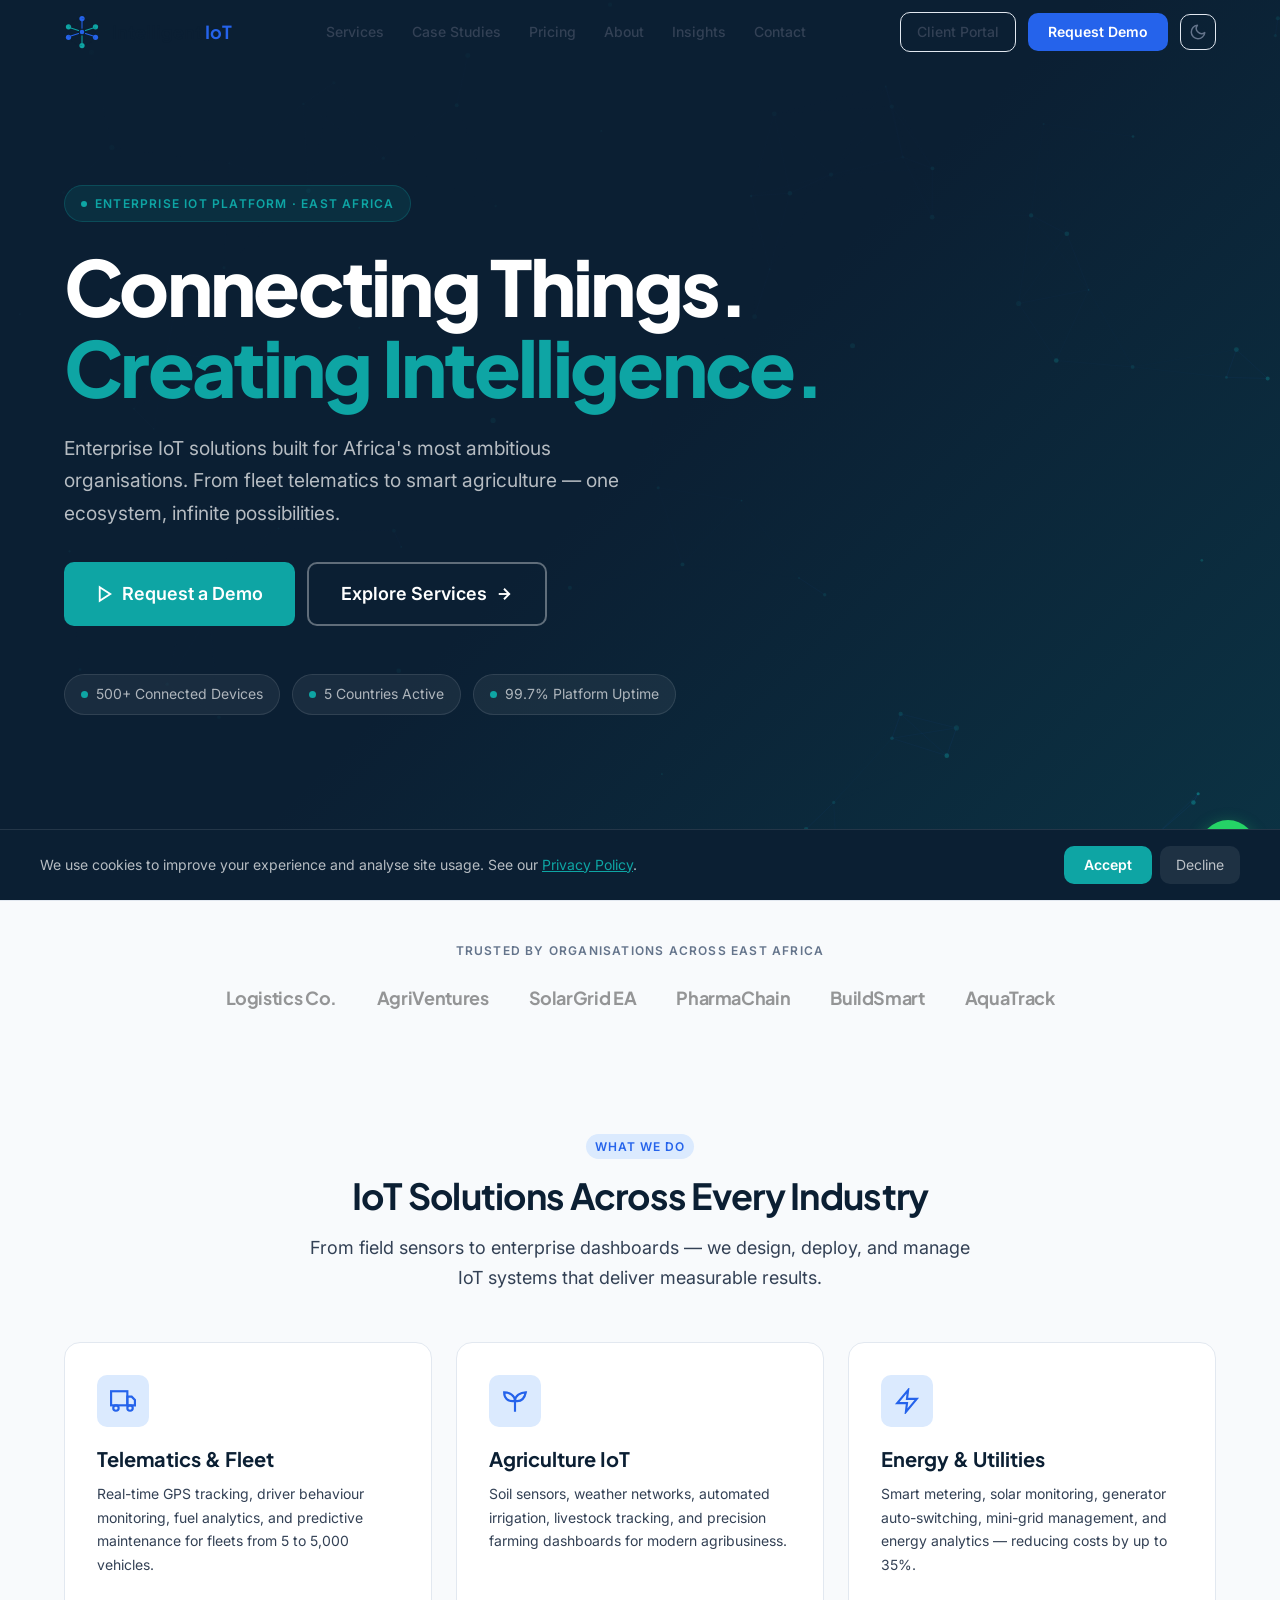
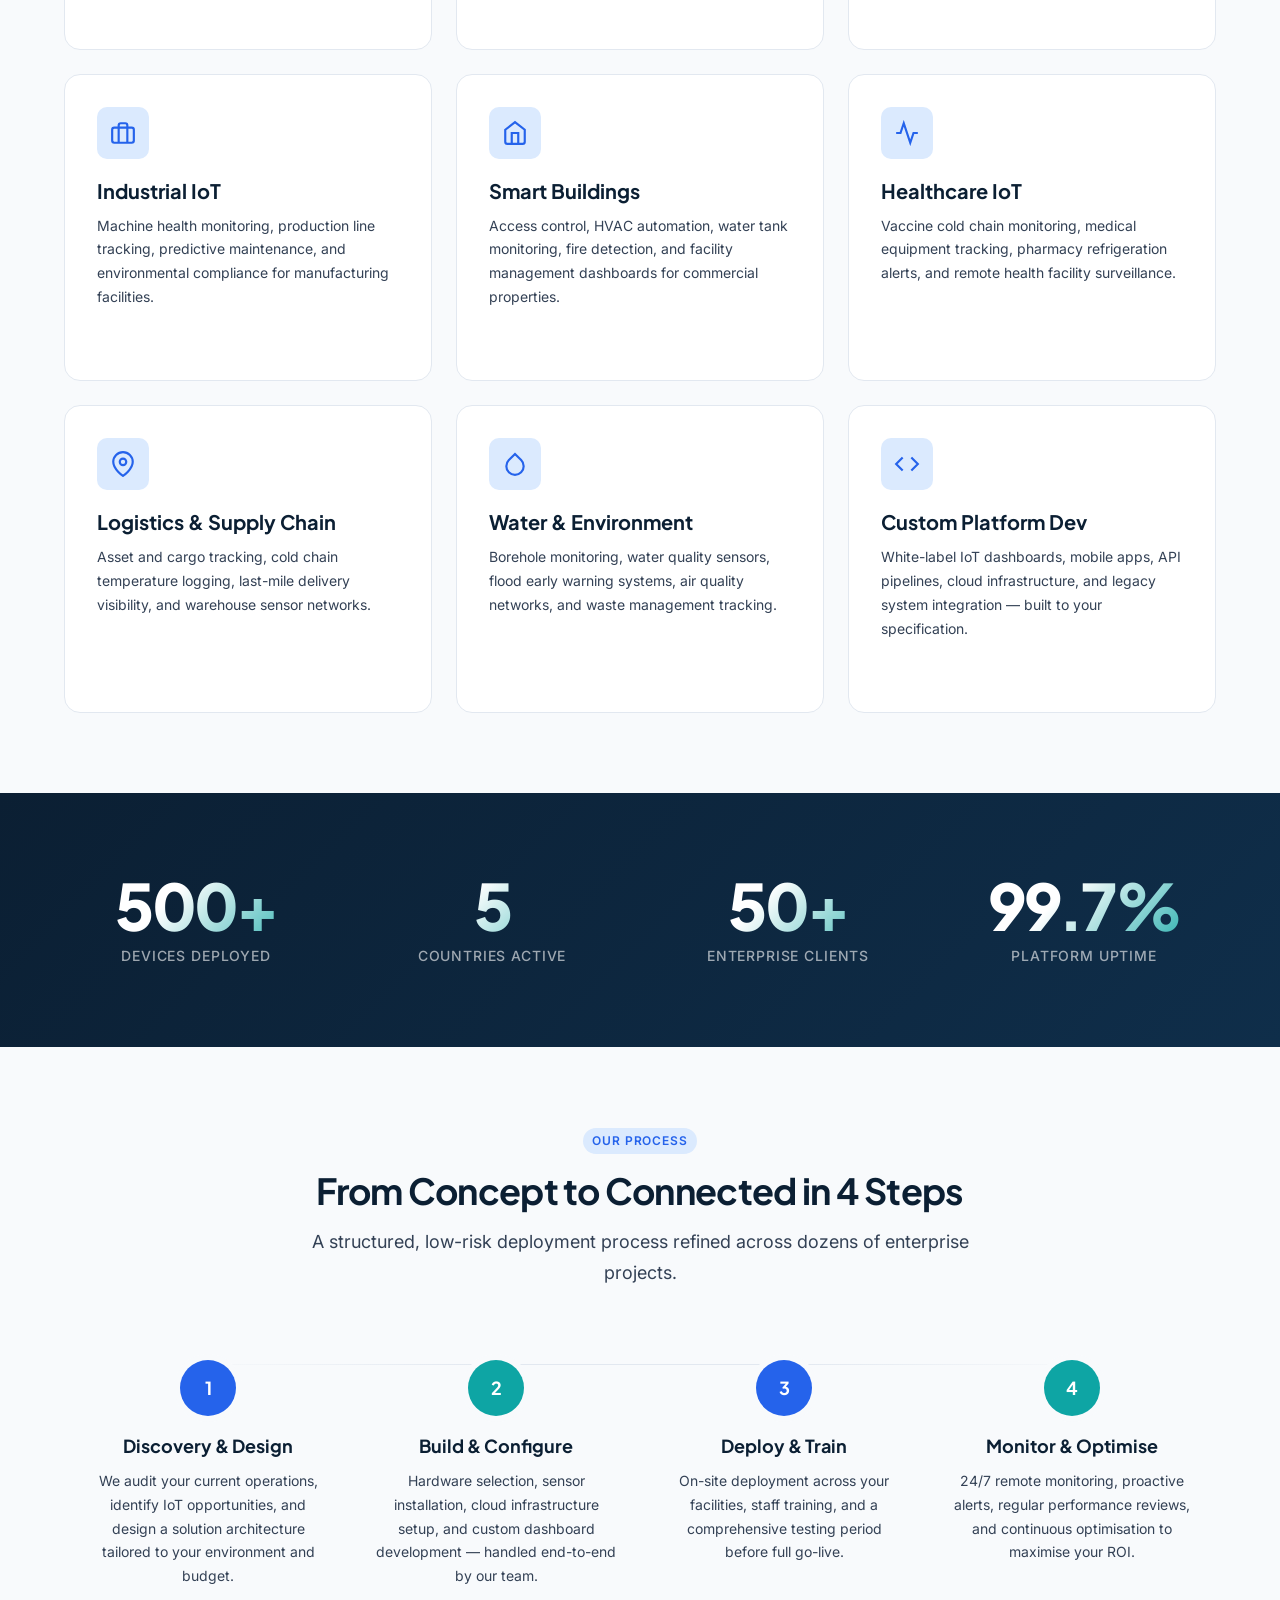
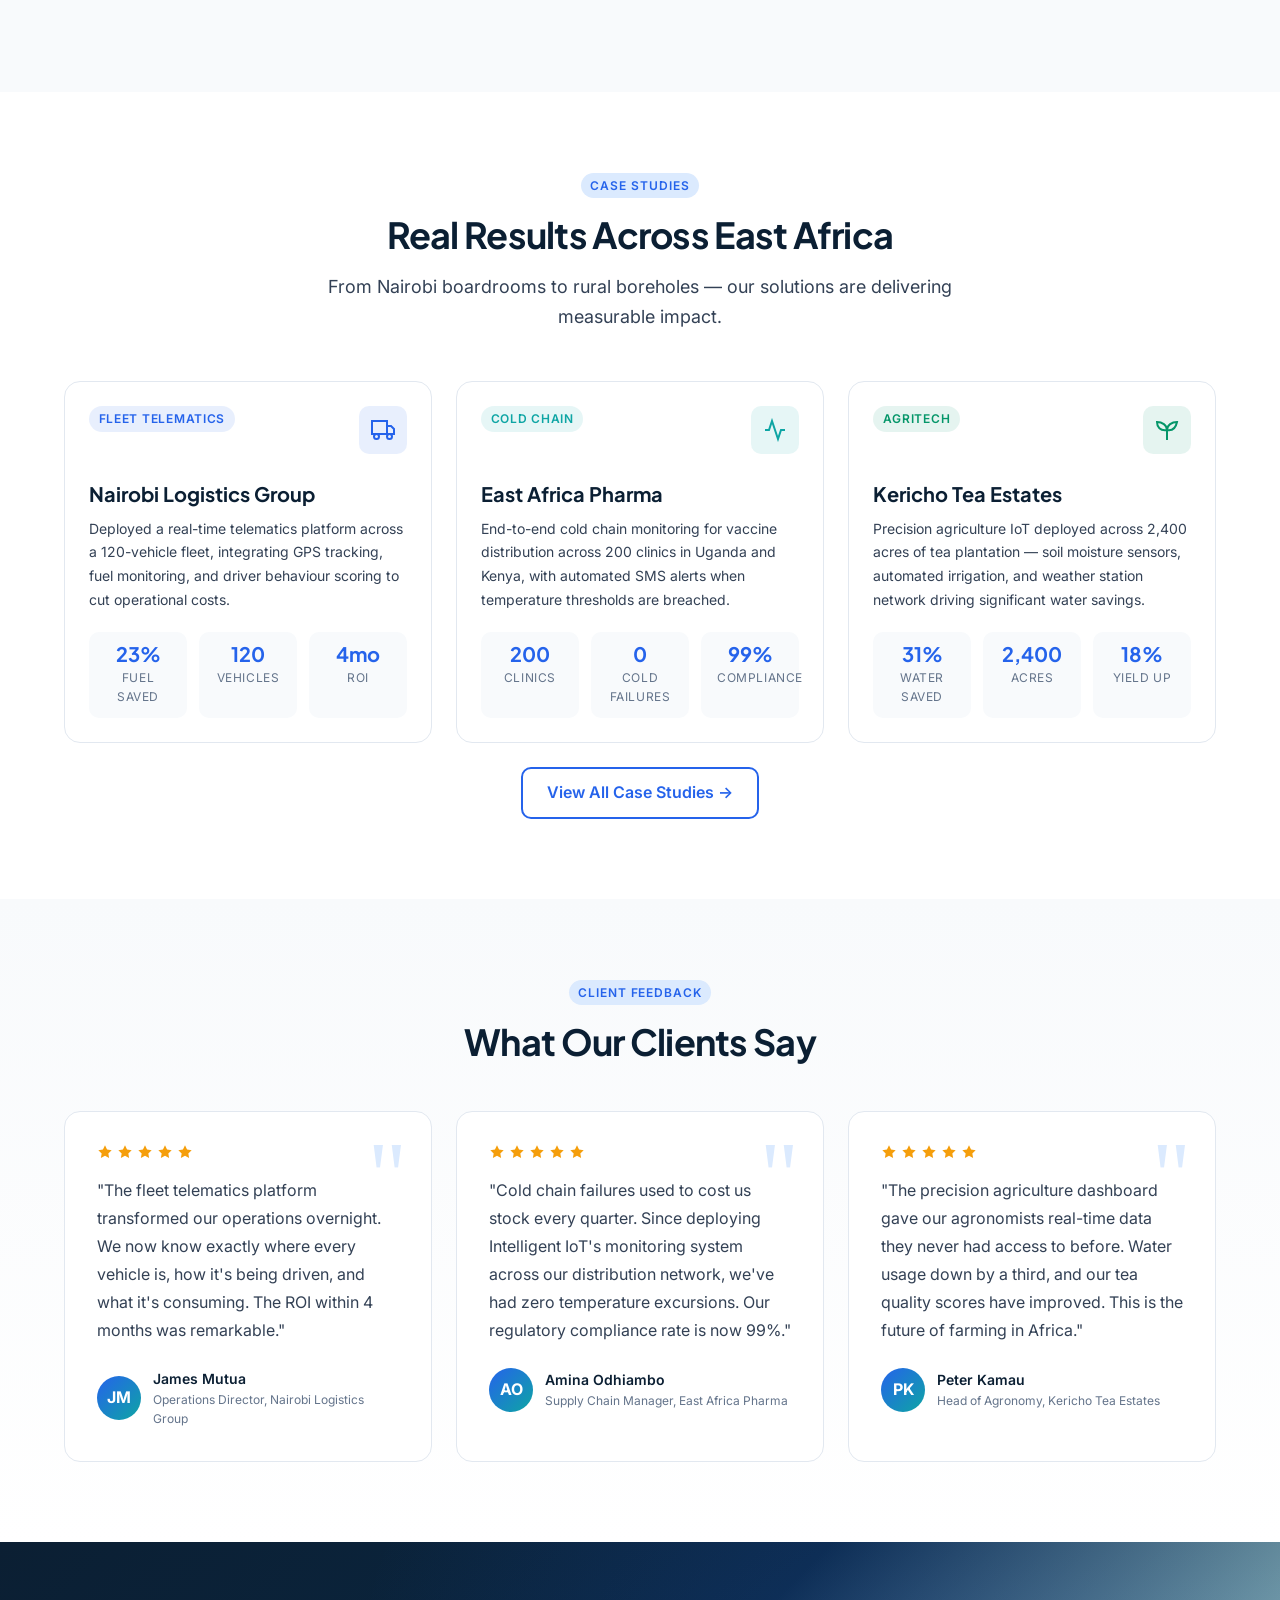
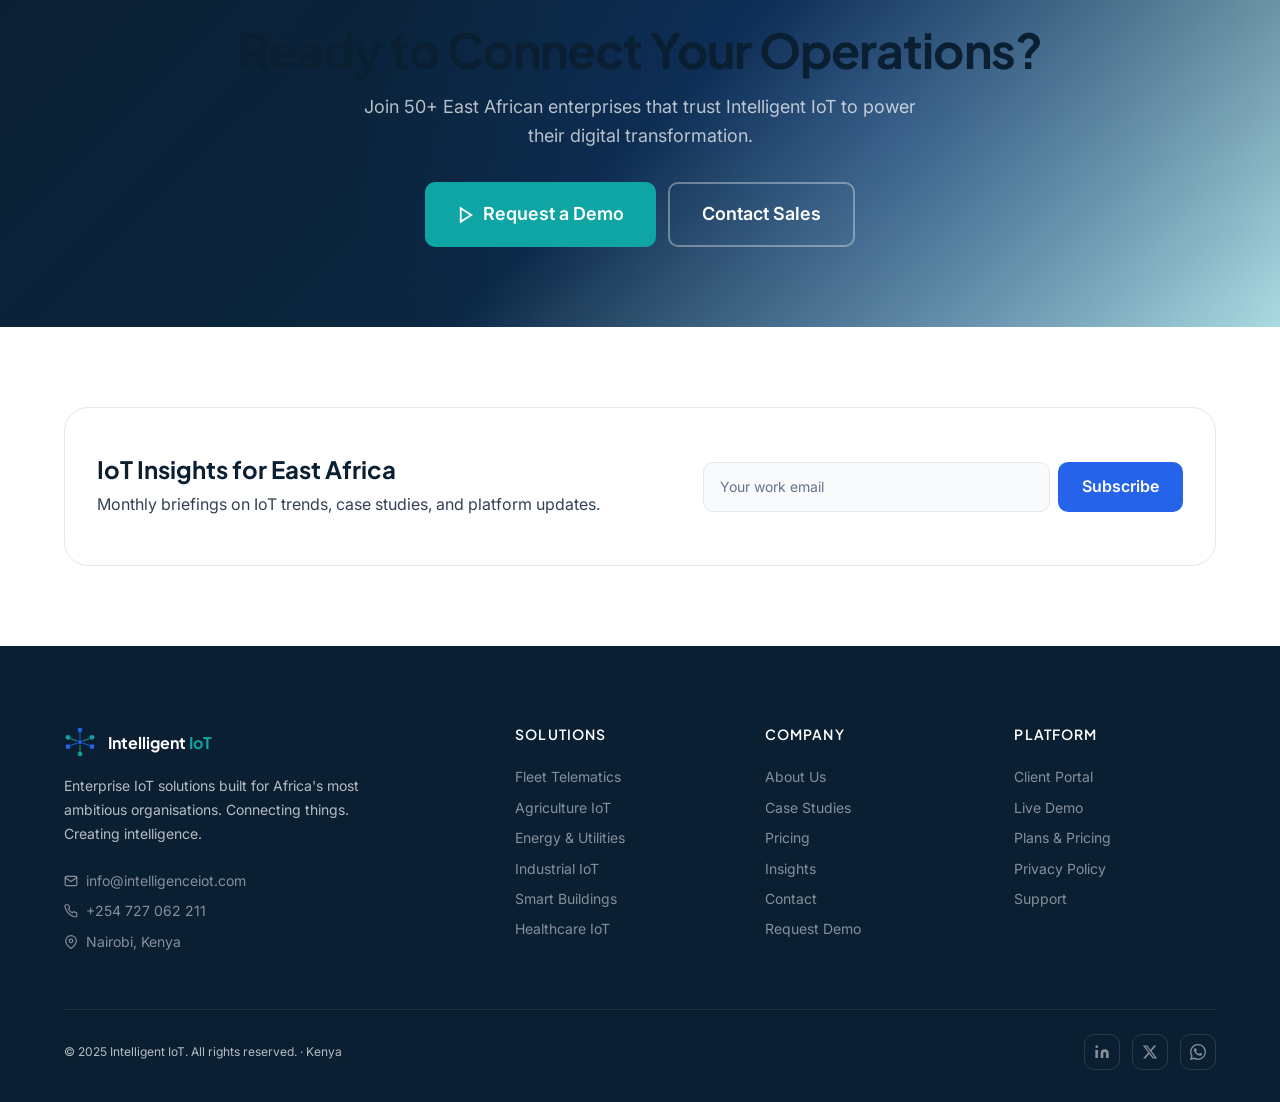
==== index.html @ 1cd24277 "Initial commit — Intelligent IoT complete website 9-page static site: homepage, services, case studi" ====
<!DOCTYPE html>
<html lang="en" data-theme="light">
<head>
  <meta charset="UTF-8">
  <meta name="viewport" content="width=device-width,initial-scale=1">
  <title>Intelligent IoT — Enterprise IoT Solutions for East Africa</title>
  <meta name="description" content="Intelligent IoT delivers enterprise-grade IoT solutions across East Africa — fleet telematics, smart agriculture, energy management, and custom automation platforms.">
  <meta name="keywords" content="IoT East Africa, fleet telematics Kenya, smart agriculture IoT, industrial IoT, Nairobi IoT company">
  <meta property="og:title" content="Intelligent IoT — Connecting Things. Creating Intelligence.">
  <meta property="og:description" content="Enterprise IoT solutions built for Africa's most ambitious organisations.">
  <meta property="og:type" content="website">
  <meta property="og:url" content="https://intelligenceiot.com">
  <meta name="twitter:card" content="summary_large_image">
  <link rel="canonical" href="https://intelligenceiot.com">
  <link rel="icon" type="image/svg+xml" href="assets/images/logo.svg">
  <link rel="preconnect" href="https://fonts.googleapis.com">
  <link rel="preconnect" href="https://fonts.gstatic.com" crossorigin>
  <link href="https://fonts.googleapis.com/css2?family=Inter:wght@400;500;600&family=Plus+Jakarta+Sans:wght@600;700;800&display=swap" rel="stylesheet">
  <link rel="stylesheet" href="assets/css/style.css">
  <!-- Google Analytics — replace GA_MEASUREMENT_ID -->
  <!-- <script async src="https://www.googletagmanager.com/gtag/js?id=GA_MEASUREMENT_ID"></script> -->
  <script type="application/ld+json">
  {"@context":"https://schema.org","@type":"Organization","name":"Intelligent IoT","url":"https://intelligenceiot.com","email":"info@intelligenceiot.com","telephone":"+254727062211","address":{"@type":"PostalAddress","addressCountry":"KE"},"description":"Enterprise IoT solutions for East Africa"}
  </script>
</head>
<body>

<!-- ── NAVIGATION ─────────────────────────────────────────────── -->
<nav class="nav" id="main-nav" aria-label="Main navigation">
  <div class="container">
    <div class="nav__inner">
      <a href="index.html" class="nav__logo" aria-label="Intelligent IoT home">
        <img src="assets/images/logo.svg" alt="Intelligent IoT logo" width="36" height="36">
        <span class="nav__logo-text">Intelligent <span>IoT</span></span>
      </a>
      <div class="nav__links" role="menubar">
        <a href="services.html" class="nav__link" role="menuitem">Services</a>
        <a href="case-studies.html" class="nav__link" role="menuitem">Case Studies</a>
        <a href="pricing.html" class="nav__link" role="menuitem">Pricing</a>
        <a href="about.html" class="nav__link" role="menuitem">About</a>
        <a href="blog.html" class="nav__link" role="menuitem">Insights</a>
        <a href="contact.html" class="nav__link" role="menuitem">Contact</a>
      </div>
      <div class="nav__actions">
        <a href="http://84.247.133.39:5173" target="_blank" rel="noopener" class="nav__portal">Client Portal</a>
        <a href="demo.html" class="nav__cta">Request Demo</a>
        <button class="nav__theme" id="theme-toggle" aria-label="Toggle dark mode"></button>
        <button class="nav__hamburger" id="nav-hamburger" aria-label="Open menu" aria-expanded="false">
          <span></span><span></span><span></span>
        </button>
      </div>
    </div>
  </div>
</nav>

<!-- ── MOBILE MENU ─────────────────────────────────────────────── -->
<div class="nav__mobile" id="nav-mobile" role="dialog" aria-label="Mobile navigation">
  <button class="nav__close" id="nav-close" aria-label="Close menu">✕</button>
  <a href="services.html" class="nav__mobile-link">Services</a>
  <a href="case-studies.html" class="nav__mobile-link">Case Studies</a>
  <a href="pricing.html" class="nav__mobile-link">Pricing</a>
  <a href="about.html" class="nav__mobile-link">About</a>
  <a href="blog.html" class="nav__mobile-link">Insights</a>
  <a href="contact.html" class="nav__mobile-link">Contact</a>
  <a href="demo.html" class="btn btn--primary mt-6">Request Demo →</a>
</div>

<!-- ── HERO ───────────────────────────────────────────────────── -->
<section class="hero" aria-label="Hero section">
  <canvas class="hero__canvas" id="hero-canvas" aria-hidden="true"></canvas>
  <div class="hero__overlay" aria-hidden="true"></div>
  <div class="container">
    <div class="hero__content">
      <div class="hero__tag" aria-label="Company status">
        <span class="hero__tag-dot" aria-hidden="true"></span>
        Enterprise IoT Platform · East Africa
      </div>
      <h1 class="hero__title">
        Connecting Things.<br>
        <em>Creating Intelligence.</em>
      </h1>
      <p class="hero__sub">
        Enterprise IoT solutions built for Africa's most ambitious organisations.
        From fleet telematics to smart agriculture — one ecosystem, infinite possibilities.
      </p>
      <div class="hero__actions">
        <a href="demo.html" class="btn btn--teal btn--lg" data-demo>
          <svg xmlns="http://www.w3.org/2000/svg" viewBox="0 0 24 24" fill="none" stroke="currentColor" stroke-width="2.5"><polygon points="5 3 19 12 5 21 5 3"/></svg>
          Request a Demo
        </a>
        <a href="services.html" class="btn btn--outline btn--lg">
          Explore Services
          <svg xmlns="http://www.w3.org/2000/svg" viewBox="0 0 24 24" fill="none" stroke="currentColor" stroke-width="2.5"><line x1="5" y1="12" x2="19" y2="12"/><polyline points="12 5 19 12 12 19"/></svg>
        </a>
      </div>
      <div class="hero__chips" aria-label="Key statistics">
        <span class="hero__chip"><span class="hero__chip-dot" aria-hidden="true"></span>500+ Connected Devices</span>
        <span class="hero__chip"><span class="hero__chip-dot" aria-hidden="true"></span>5 Countries Active</span>
        <span class="hero__chip"><span class="hero__chip-dot" aria-hidden="true"></span>99.7% Platform Uptime</span>
      </div>
    </div>
  </div>
</section>

<!-- ── PARTNERS ────────────────────────────────────────────────── -->
<div class="partners">
  <div class="container">
    <p class="partners__label">Trusted by organisations across East Africa</p>
    <div class="partners__logos">
      <span class="partner-logo">Logistics Co.</span>
      <span class="partner-logo">AgriVentures</span>
      <span class="partner-logo">SolarGrid EA</span>
      <span class="partner-logo">PharmaChain</span>
      <span class="partner-logo">BuildSmart</span>
      <span class="partner-logo">AquaTrack</span>
    </div>
  </div>
</div>

<!-- ── SERVICES OVERVIEW ───────────────────────────────────────── -->
<section aria-labelledby="services-heading">
  <div class="container">
    <div class="section-header reveal">
      <span class="tag">What We Do</span>
      <h2 class="h2" id="services-heading">IoT Solutions Across Every Industry</h2>
      <p>From field sensors to enterprise dashboards — we design, deploy, and manage IoT systems that deliver measurable results.</p>
    </div>
    <div class="services-grid">
      <!-- Fleet -->
      <article class="service-card reveal reveal-delay-1">
        <div class="service-card__icon" aria-hidden="true">
          <svg xmlns="http://www.w3.org/2000/svg" viewBox="0 0 24 24" fill="none" stroke="currentColor" stroke-width="2"><rect x="1" y="3" width="15" height="13"/><polygon points="16 8 20 8 23 11 23 16 16 16 16 8"/><circle cx="5.5" cy="18.5" r="2.5"/><circle cx="18.5" cy="18.5" r="2.5"/></svg>
        </div>
        <h3>Telematics &amp; Fleet</h3>
        <p>Real-time GPS tracking, driver behaviour monitoring, fuel analytics, and predictive maintenance for fleets from 5 to 5,000 vehicles.</p>
        <a href="services.html#fleet" class="service-card__link">Learn more →</a>
      </article>
      <!-- AgriTech -->
      <article class="service-card reveal reveal-delay-2">
        <div class="service-card__icon" aria-hidden="true">
          <svg xmlns="http://www.w3.org/2000/svg" viewBox="0 0 24 24" fill="none" stroke="currentColor" stroke-width="2"><path d="M12 22V12m0 0C12 7 7 4 2 4c0 5 3 9 10 8m0 0c0-5 5-8 10-8-1 5-4 9-10 8"/></svg>
        </div>
        <h3>Agriculture IoT</h3>
        <p>Soil sensors, weather networks, automated irrigation, livestock tracking, and precision farming dashboards for modern agribusiness.</p>
        <a href="services.html#agriculture" class="service-card__link">Learn more →</a>
      </article>
      <!-- Energy -->
      <article class="service-card reveal reveal-delay-3">
        <div class="service-card__icon" aria-hidden="true">
          <svg xmlns="http://www.w3.org/2000/svg" viewBox="0 0 24 24" fill="none" stroke="currentColor" stroke-width="2"><polygon points="13 2 3 14 12 14 11 22 21 10 12 10 13 2"/></svg>
        </div>
        <h3>Energy &amp; Utilities</h3>
        <p>Smart metering, solar monitoring, generator auto-switching, mini-grid management, and energy analytics — reducing costs by up to 35%.</p>
        <a href="services.html#energy" class="service-card__link">Learn more →</a>
      </article>
      <!-- Industrial -->
      <article class="service-card reveal reveal-delay-1">
        <div class="service-card__icon" aria-hidden="true">
          <svg xmlns="http://www.w3.org/2000/svg" viewBox="0 0 24 24" fill="none" stroke="currentColor" stroke-width="2"><rect x="2" y="7" width="20" height="14" rx="2"/><path d="M16 21V5a2 2 0 0 0-2-2h-4a2 2 0 0 0-2 2v16"/></svg>
        </div>
        <h3>Industrial IoT</h3>
        <p>Machine health monitoring, production line tracking, predictive maintenance, and environmental compliance for manufacturing facilities.</p>
        <a href="services.html#industrial" class="service-card__link">Learn more →</a>
      </article>
      <!-- Smart Buildings -->
      <article class="service-card reveal reveal-delay-2">
        <div class="service-card__icon" aria-hidden="true">
          <svg xmlns="http://www.w3.org/2000/svg" viewBox="0 0 24 24" fill="none" stroke="currentColor" stroke-width="2"><path d="M3 9l9-7 9 7v11a2 2 0 0 1-2 2H5a2 2 0 0 1-2-2z"/><polyline points="9 22 9 12 15 12 15 22"/></svg>
        </div>
        <h3>Smart Buildings</h3>
        <p>Access control, HVAC automation, water tank monitoring, fire detection, and facility management dashboards for commercial properties.</p>
        <a href="services.html#buildings" class="service-card__link">Learn more →</a>
      </article>
      <!-- Healthcare -->
      <article class="service-card reveal reveal-delay-3">
        <div class="service-card__icon" aria-hidden="true">
          <svg xmlns="http://www.w3.org/2000/svg" viewBox="0 0 24 24" fill="none" stroke="currentColor" stroke-width="2"><path d="M22 12h-4l-3 9L9 3l-3 9H2"/></svg>
        </div>
        <h3>Healthcare IoT</h3>
        <p>Vaccine cold chain monitoring, medical equipment tracking, pharmacy refrigeration alerts, and remote health facility surveillance.</p>
        <a href="services.html#healthcare" class="service-card__link">Learn more →</a>
      </article>
      <!-- Logistics -->
      <article class="service-card reveal reveal-delay-1">
        <div class="service-card__icon" aria-hidden="true">
          <svg xmlns="http://www.w3.org/2000/svg" viewBox="0 0 24 24" fill="none" stroke="currentColor" stroke-width="2"><path d="M21 10c0 7-9 13-9 13s-9-6-9-13a9 9 0 0 1 18 0z"/><circle cx="12" cy="10" r="3"/></svg>
        </div>
        <h3>Logistics &amp; Supply Chain</h3>
        <p>Asset and cargo tracking, cold chain temperature logging, last-mile delivery visibility, and warehouse sensor networks.</p>
        <a href="services.html#logistics" class="service-card__link">Learn more →</a>
      </article>
      <!-- Water -->
      <article class="service-card reveal reveal-delay-2">
        <div class="service-card__icon" aria-hidden="true">
          <svg xmlns="http://www.w3.org/2000/svg" viewBox="0 0 24 24" fill="none" stroke="currentColor" stroke-width="2"><path d="M12 2.69l5.66 5.66a8 8 0 1 1-11.31 0z"/></svg>
        </div>
        <h3>Water &amp; Environment</h3>
        <p>Borehole monitoring, water quality sensors, flood early warning systems, air quality networks, and waste management tracking.</p>
        <a href="services.html#water" class="service-card__link">Learn more →</a>
      </article>
      <!-- Custom Platform -->
      <article class="service-card reveal reveal-delay-3">
        <div class="service-card__icon" aria-hidden="true">
          <svg xmlns="http://www.w3.org/2000/svg" viewBox="0 0 24 24" fill="none" stroke="currentColor" stroke-width="2"><polyline points="16 18 22 12 16 6"/><polyline points="8 6 2 12 8 18"/></svg>
        </div>
        <h3>Custom Platform Dev</h3>
        <p>White-label IoT dashboards, mobile apps, API pipelines, cloud infrastructure, and legacy system integration — built to your specification.</p>
        <a href="services.html#platform" class="service-card__link">Learn more →</a>
      </article>
    </div>
  </div>
</section>

<!-- ── STATS ───────────────────────────────────────────────────── -->
<section class="stats" aria-label="Company statistics">
  <div class="container">
    <div class="stats__grid">
      <div class="reveal">
        <div class="stat__number" data-count="500" data-suffix="+">0</div>
        <div class="stat__label">Devices Deployed</div>
      </div>
      <div class="reveal reveal-delay-1">
        <div class="stat__number" data-count="5">0</div>
        <div class="stat__label">Countries Active</div>
      </div>
      <div class="reveal reveal-delay-2">
        <div class="stat__number" data-count="50" data-suffix="+">0</div>
        <div class="stat__label">Enterprise Clients</div>
      </div>
      <div class="reveal reveal-delay-3">
        <div class="stat__number" data-count="99" data-suffix=".7%">0</div>
        <div class="stat__label">Platform Uptime</div>
      </div>
    </div>
  </div>
</section>

<!-- ── HOW IT WORKS ────────────────────────────────────────────── -->
<section aria-labelledby="process-heading">
  <div class="container">
    <div class="section-header reveal">
      <span class="tag">Our Process</span>
      <h2 class="h2" id="process-heading">From Concept to Connected in 4 Steps</h2>
      <p>A structured, low-risk deployment process refined across dozens of enterprise projects.</p>
    </div>
    <div class="timeline">
      <div class="timeline-step reveal reveal-delay-1">
        <div class="timeline-step__num" aria-hidden="true">1</div>
        <h4>Discovery &amp; Design</h4>
        <p>We audit your current operations, identify IoT opportunities, and design a solution architecture tailored to your environment and budget.</p>
      </div>
      <div class="timeline-step reveal reveal-delay-2">
        <div class="timeline-step__num timeline-step__num--teal" aria-hidden="true">2</div>
        <h4>Build &amp; Configure</h4>
        <p>Hardware selection, sensor installation, cloud infrastructure setup, and custom dashboard development — handled end-to-end by our team.</p>
      </div>
      <div class="timeline-step reveal reveal-delay-3">
        <div class="timeline-step__num" aria-hidden="true">3</div>
        <h4>Deploy &amp; Train</h4>
        <p>On-site deployment across your facilities, staff training, and a comprehensive testing period before full go-live.</p>
      </div>
      <div class="timeline-step reveal reveal-delay-4">
        <div class="timeline-step__num timeline-step__num--teal" aria-hidden="true">4</div>
        <h4>Monitor &amp; Optimise</h4>
        <p>24/7 remote monitoring, proactive alerts, regular performance reviews, and continuous optimisation to maximise your ROI.</p>
      </div>
    </div>
  </div>
</section>

<!-- ── CASE STUDIES ────────────────────────────────────────────── -->
<section style="background:var(--surface)" aria-labelledby="cases-heading">
  <div class="container">
    <div class="section-header reveal">
      <span class="tag">Case Studies</span>
      <h2 class="h2" id="cases-heading">Real Results Across East Africa</h2>
      <p>From Nairobi boardrooms to rural boreholes — our solutions are delivering measurable impact.</p>
    </div>
    <div class="grid grid-3">
      <!-- Case 1 -->
      <article class="case-card reveal reveal-delay-1">
        <div class="case-card__head">
          <span class="case-card__badge case-card__badge--fleet">Fleet Telematics</span>
          <div class="case-icon" style="background:rgba(37,99,235,.1)" aria-hidden="true">
            <svg xmlns="http://www.w3.org/2000/svg" width="24" height="24" viewBox="0 0 24 24" fill="none" stroke="#2563EB" stroke-width="2"><rect x="1" y="3" width="15" height="13"/><polygon points="16 8 20 8 23 11 23 16 16 16 16 8"/><circle cx="5.5" cy="18.5" r="2.5"/><circle cx="18.5" cy="18.5" r="2.5"/></svg>
          </div>
        </div>
        <div class="case-card__body">
          <h3>Nairobi Logistics Group</h3>
          <p>Deployed a real-time telematics platform across a 120-vehicle fleet, integrating GPS tracking, fuel monitoring, and driver behaviour scoring to cut operational costs.</p>
          <div class="case-card__metrics">
            <div class="metric"><div class="metric__val">23%</div><div class="metric__key">Fuel Saved</div></div>
            <div class="metric"><div class="metric__val">120</div><div class="metric__key">Vehicles</div></div>
            <div class="metric"><div class="metric__val">4mo</div><div class="metric__key">ROI</div></div>
          </div>
        </div>
      </article>
      <!-- Case 2 -->
      <article class="case-card reveal reveal-delay-2">
        <div class="case-card__head">
          <span class="case-card__badge case-card__badge--cold">Cold Chain</span>
          <div class="case-icon" style="background:rgba(14,165,164,.1)" aria-hidden="true">
            <svg xmlns="http://www.w3.org/2000/svg" width="24" height="24" viewBox="0 0 24 24" fill="none" stroke="#0EA5A4" stroke-width="2"><path d="M22 12h-4l-3 9L9 3l-3 9H2"/></svg>
          </div>
        </div>
        <div class="case-card__body">
          <h3>East Africa Pharma</h3>
          <p>End-to-end cold chain monitoring for vaccine distribution across 200 clinics in Uganda and Kenya, with automated SMS alerts when temperature thresholds are breached.</p>
          <div class="case-card__metrics">
            <div class="metric"><div class="metric__val">200</div><div class="metric__key">Clinics</div></div>
            <div class="metric"><div class="metric__val">0</div><div class="metric__key">Cold Failures</div></div>
            <div class="metric"><div class="metric__val">99%</div><div class="metric__key">Compliance</div></div>
          </div>
        </div>
      </article>
      <!-- Case 3 -->
      <article class="case-card reveal reveal-delay-3">
        <div class="case-card__head">
          <span class="case-card__badge case-card__badge--agri">AgriTech</span>
          <div class="case-icon" style="background:rgba(5,150,105,.1)" aria-hidden="true">
            <svg xmlns="http://www.w3.org/2000/svg" width="24" height="24" viewBox="0 0 24 24" fill="none" stroke="#059669" stroke-width="2"><path d="M12 22V12m0 0C12 7 7 4 2 4c0 5 3 9 10 8m0 0c0-5 5-8 10-8-1 5-4 9-10 8"/></svg>
          </div>
        </div>
        <div class="case-card__body">
          <h3>Kericho Tea Estates</h3>
          <p>Precision agriculture IoT deployed across 2,400 acres of tea plantation — soil moisture sensors, automated irrigation, and weather station network driving significant water savings.</p>
          <div class="case-card__metrics">
            <div class="metric"><div class="metric__val">31%</div><div class="metric__key">Water Saved</div></div>
            <div class="metric"><div class="metric__val">2,400</div><div class="metric__key">Acres</div></div>
            <div class="metric"><div class="metric__val">18%</div><div class="metric__key">Yield Up</div></div>
          </div>
        </div>
      </article>
    </div>
    <div class="text-center mt-6 reveal">
      <a href="case-studies.html" class="btn btn--outline-blue">View All Case Studies →</a>
    </div>
  </div>
</section>

<!-- ── TESTIMONIALS ────────────────────────────────────────────── -->
<section class="testimonials" aria-labelledby="testimonials-heading">
  <div class="container">
    <div class="section-header reveal">
      <span class="tag">Client Feedback</span>
      <h2 class="h2" id="testimonials-heading">What Our Clients Say</h2>
    </div>
    <div class="testimonial-track">
      <blockquote class="testimonial-card reveal reveal-delay-1">
        <div class="stars" aria-label="5 out of 5 stars">
          <svg viewBox="0 0 24 24"><polygon points="12 2 15.09 8.26 22 9.27 17 14.14 18.18 21.02 12 17.77 5.82 21.02 7 14.14 2 9.27 8.91 8.26 12 2"/></svg>
          <svg viewBox="0 0 24 24"><polygon points="12 2 15.09 8.26 22 9.27 17 14.14 18.18 21.02 12 17.77 5.82 21.02 7 14.14 2 9.27 8.91 8.26 12 2"/></svg>
          <svg viewBox="0 0 24 24"><polygon points="12 2 15.09 8.26 22 9.27 17 14.14 18.18 21.02 12 17.77 5.82 21.02 7 14.14 2 9.27 8.91 8.26 12 2"/></svg>
          <svg viewBox="0 0 24 24"><polygon points="12 2 15.09 8.26 22 9.27 17 14.14 18.18 21.02 12 17.77 5.82 21.02 7 14.14 2 9.27 8.91 8.26 12 2"/></svg>
          <svg viewBox="0 0 24 24"><polygon points="12 2 15.09 8.26 22 9.27 17 14.14 18.18 21.02 12 17.77 5.82 21.02 7 14.14 2 9.27 8.91 8.26 12 2"/></svg>
        </div>
        <p class="testimonial-text">"The fleet telematics platform transformed our operations overnight. We now know exactly where every vehicle is, how it's being driven, and what it's consuming. The ROI within 4 months was remarkable."</p>
        <footer class="testimonial-author">
          <div class="author-avatar" aria-hidden="true">JM</div>
          <div>
            <div class="author-name">James Mutua</div>
            <div class="author-role">Operations Director, Nairobi Logistics Group</div>
          </div>
        </footer>
      </blockquote>
      <blockquote class="testimonial-card reveal reveal-delay-2">
        <div class="stars" aria-label="5 out of 5 stars">
          <svg viewBox="0 0 24 24"><polygon points="12 2 15.09 8.26 22 9.27 17 14.14 18.18 21.02 12 17.77 5.82 21.02 7 14.14 2 9.27 8.91 8.26 12 2"/></svg>
          <svg viewBox="0 0 24 24"><polygon points="12 2 15.09 8.26 22 9.27 17 14.14 18.18 21.02 12 17.77 5.82 21.02 7 14.14 2 9.27 8.91 8.26 12 2"/></svg>
          <svg viewBox="0 0 24 24"><polygon points="12 2 15.09 8.26 22 9.27 17 14.14 18.18 21.02 12 17.77 5.82 21.02 7 14.14 2 9.27 8.91 8.26 12 2"/></svg>
          <svg viewBox="0 0 24 24"><polygon points="12 2 15.09 8.26 22 9.27 17 14.14 18.18 21.02 12 17.77 5.82 21.02 7 14.14 2 9.27 8.91 8.26 12 2"/></svg>
          <svg viewBox="0 0 24 24"><polygon points="12 2 15.09 8.26 22 9.27 17 14.14 18.18 21.02 12 17.77 5.82 21.02 7 14.14 2 9.27 8.91 8.26 12 2"/></svg>
        </div>
        <p class="testimonial-text">"Cold chain failures used to cost us stock every quarter. Since deploying Intelligent IoT's monitoring system across our distribution network, we've had zero temperature excursions. Our regulatory compliance rate is now 99%."</p>
        <footer class="testimonial-author">
          <div class="author-avatar" aria-hidden="true">AO</div>
          <div>
            <div class="author-name">Amina Odhiambo</div>
            <div class="author-role">Supply Chain Manager, East Africa Pharma</div>
          </div>
        </footer>
      </blockquote>
      <blockquote class="testimonial-card reveal reveal-delay-3">
        <div class="stars" aria-label="5 out of 5 stars">
          <svg viewBox="0 0 24 24"><polygon points="12 2 15.09 8.26 22 9.27 17 14.14 18.18 21.02 12 17.77 5.82 21.02 7 14.14 2 9.27 8.91 8.26 12 2"/></svg>
          <svg viewBox="0 0 24 24"><polygon points="12 2 15.09 8.26 22 9.27 17 14.14 18.18 21.02 12 17.77 5.82 21.02 7 14.14 2 9.27 8.91 8.26 12 2"/></svg>
          <svg viewBox="0 0 24 24"><polygon points="12 2 15.09 8.26 22 9.27 17 14.14 18.18 21.02 12 17.77 5.82 21.02 7 14.14 2 9.27 8.91 8.26 12 2"/></svg>
          <svg viewBox="0 0 24 24"><polygon points="12 2 15.09 8.26 22 9.27 17 14.14 18.18 21.02 12 17.77 5.82 21.02 7 14.14 2 9.27 8.91 8.26 12 2"/></svg>
          <svg viewBox="0 0 24 24"><polygon points="12 2 15.09 8.26 22 9.27 17 14.14 18.18 21.02 12 17.77 5.82 21.02 7 14.14 2 9.27 8.91 8.26 12 2"/></svg>
        </div>
        <p class="testimonial-text">"The precision agriculture dashboard gave our agronomists real-time data they never had access to before. Water usage down by a third, and our tea quality scores have improved. This is the future of farming in Africa."</p>
        <footer class="testimonial-author">
          <div class="author-avatar" aria-hidden="true">PK</div>
          <div>
            <div class="author-name">Peter Kamau</div>
            <div class="author-role">Head of Agronomy, Kericho Tea Estates</div>
          </div>
        </footer>
      </blockquote>
    </div>
  </div>
</section>

<!-- ── CTA BAND ────────────────────────────────────────────────── -->
<section class="cta-band" aria-labelledby="cta-heading">
  <div class="container">
    <h2 id="cta-heading">Ready to Connect Your Operations?</h2>
    <p>Join 50+ East African enterprises that trust Intelligent IoT to power their digital transformation.</p>
    <div class="cta-band__actions">
      <a href="demo.html" class="btn btn--teal btn--lg" data-demo>
        <svg xmlns="http://www.w3.org/2000/svg" viewBox="0 0 24 24" fill="none" stroke="currentColor" stroke-width="2.5"><polygon points="5 3 19 12 5 21 5 3"/></svg>
        Request a Demo
      </a>
      <a href="contact.html" class="btn btn--outline btn--lg">Contact Sales</a>
    </div>
  </div>
</section>

<!-- ── NEWSLETTER ──────────────────────────────────────────────── -->
<section class="newsletter">
  <div class="container">
    <div class="newsletter__inner reveal">
      <div class="newsletter__text">
        <h3>IoT Insights for East Africa</h3>
        <p>Monthly briefings on IoT trends, case studies, and platform updates.</p>
      </div>
      <form class="newsletter__form" aria-label="Newsletter signup">
        <input class="newsletter__input" type="email" placeholder="Your work email" required aria-label="Email address">
        <button type="submit" class="btn btn--primary">Subscribe</button>
      </form>
    </div>
  </div>
</section>

<!-- ── FOOTER ──────────────────────────────────────────────────── -->
<footer class="footer" aria-label="Site footer">
  <div class="container">
    <div class="footer__grid">
      <div class="footer__brand">
        <a href="index.html" class="footer__logo" aria-label="Intelligent IoT home">
          <img src="assets/images/logo.svg" alt="" width="32" height="32" aria-hidden="true">
          <span class="footer__logo-text">Intelligent <span>IoT</span></span>
        </a>
        <p class="footer__desc">Enterprise IoT solutions built for Africa's most ambitious organisations. Connecting things. Creating intelligence.</p>
        <div class="footer__contact">
          <a href="mailto:info@intelligenceiot.com">
            <svg xmlns="http://www.w3.org/2000/svg" viewBox="0 0 24 24" fill="none" stroke="currentColor" stroke-width="2"><path d="M4 4h16c1.1 0 2 .9 2 2v12c0 1.1-.9 2-2 2H4c-1.1 0-2-.9-2-2V6c0-1.1.9-2 2-2z"/><polyline points="22,6 12,13 2,6"/></svg>
            info@intelligenceiot.com
          </a>
          <a href="tel:+254727062211">
            <svg xmlns="http://www.w3.org/2000/svg" viewBox="0 0 24 24" fill="none" stroke="currentColor" stroke-width="2"><path d="M22 16.92v3a2 2 0 0 1-2.18 2 19.79 19.79 0 0 1-8.63-3.07A19.5 19.5 0 0 1 4.69 12 19.79 19.79 0 0 1 1.61 3.48 2 2 0 0 1 3.58 1.27h3a2 2 0 0 1 2 1.72c.13.96.36 1.9.7 2.81a2 2 0 0 1-.45 2.11L7.91 9.09A16 16 0 0 0 14 15.15l1.18-1.18a2 2 0 0 1 2.11-.45c.91.34 1.85.57 2.81.7A2 2 0 0 1 22 16.92z"/></svg>
            +254 727 062 211
          </a>
          <a href="#" aria-label="Location">
            <svg xmlns="http://www.w3.org/2000/svg" viewBox="0 0 24 24" fill="none" stroke="currentColor" stroke-width="2"><path d="M21 10c0 7-9 13-9 13s-9-6-9-13a9 9 0 0 1 18 0z"/><circle cx="12" cy="10" r="3"/></svg>
            Nairobi, Kenya
          </a>
        </div>
      </div>
      <div>
        <h4 class="footer__heading">Solutions</h4>
        <a href="services.html#fleet" class="footer__link">Fleet Telematics</a>
        <a href="services.html#agriculture" class="footer__link">Agriculture IoT</a>
        <a href="services.html#energy" class="footer__link">Energy &amp; Utilities</a>
        <a href="services.html#industrial" class="footer__link">Industrial IoT</a>
        <a href="services.html#buildings" class="footer__link">Smart Buildings</a>
        <a href="services.html#healthcare" class="footer__link">Healthcare IoT</a>
      </div>
      <div>
        <h4 class="footer__heading">Company</h4>
        <a href="about.html" class="footer__link">About Us</a>
        <a href="case-studies.html" class="footer__link">Case Studies</a>
        <a href="pricing.html" class="footer__link">Pricing</a>
        <a href="blog.html" class="footer__link">Insights</a>
        <a href="contact.html" class="footer__link">Contact</a>
        <a href="demo.html" class="footer__link">Request Demo</a>
      </div>
      <div>
        <h4 class="footer__heading">Platform</h4>
        <a href="http://84.247.133.39:5173" target="_blank" rel="noopener" class="footer__link">Client Portal</a>
        <a href="demo.html" class="footer__link">Live Demo</a>
        <a href="pricing.html" class="footer__link">Plans &amp; Pricing</a>
        <a href="privacy.html" class="footer__link">Privacy Policy</a>
        <a href="contact.html" class="footer__link">Support</a>
      </div>
    </div>
    <div class="footer__bottom">
      <p class="footer__copy">© 2025 Intelligent IoT. All rights reserved. · Kenya</p>
      <div class="footer__social" aria-label="Social media links">
        <!-- LinkedIn placeholder -->
        <a href="#" aria-label="LinkedIn" rel="noopener">
          <svg xmlns="http://www.w3.org/2000/svg" width="16" height="16" viewBox="0 0 24 24" fill="currentColor"><path d="M16 8a6 6 0 0 1 6 6v7h-4v-7a2 2 0 0 0-2-2 2 2 0 0 0-2 2v7h-4v-7a6 6 0 0 1 6-6zM2 9h4v12H2z"/><circle cx="4" cy="4" r="2"/></svg>
        </a>
        <a href="#" aria-label="Twitter / X" rel="noopener">
          <svg xmlns="http://www.w3.org/2000/svg" width="16" height="16" viewBox="0 0 24 24" fill="currentColor"><path d="M18.244 2.25h3.308l-7.227 8.26 8.502 11.24H16.17l-5.214-6.817L4.99 21.75H1.68l7.73-8.835L1.254 2.25H8.08l4.713 6.231zm-1.161 17.52h1.833L7.084 4.126H5.117z"/></svg>
        </a>
        <a href="https://wa.me/254727062211" aria-label="WhatsApp" rel="noopener">
          <svg xmlns="http://www.w3.org/2000/svg" width="16" height="16" viewBox="0 0 24 24" fill="currentColor"><path d="M17.472 14.382c-.297-.149-1.758-.867-2.03-.967-.273-.099-.471-.148-.67.15-.197.297-.767.966-.94 1.164-.173.199-.347.223-.644.075-.297-.15-1.255-.463-2.39-1.475-.883-.788-1.48-1.761-1.653-2.059-.173-.297-.018-.458.13-.606.134-.133.298-.347.446-.52.149-.174.198-.298.298-.497.099-.198.05-.371-.025-.52-.075-.149-.669-1.612-.916-2.207-.242-.579-.487-.5-.669-.51-.173-.008-.371-.01-.57-.01-.198 0-.52.074-.792.372-.272.297-1.04 1.016-1.04 2.479 0 1.462 1.065 2.875 1.213 3.074.149.198 2.096 3.2 5.077 4.487.709.306 1.262.489 1.694.625.712.227 1.36.195 1.871.118.571-.085 1.758-.719 2.006-1.413.248-.694.248-1.289.173-1.413-.074-.124-.272-.198-.57-.347m-5.421 7.403h-.004a9.87 9.87 0 01-5.031-1.378l-.361-.214-3.741.982.998-3.648-.235-.374a9.86 9.86 0 01-1.51-5.26c.001-5.45 4.436-9.884 9.888-9.884 2.64 0 5.122 1.03 6.988 2.898a9.825 9.825 0 012.893 6.994c-.003 5.45-4.437 9.884-9.885 9.884m8.413-18.297A11.815 11.815 0 0012.05 0C5.495 0 .16 5.335.157 11.892c0 2.096.547 4.142 1.588 5.945L.057 24l6.305-1.654a11.882 11.882 0 005.683 1.448h.005c6.554 0 11.89-5.335 11.893-11.893a11.821 11.821 0 00-3.48-8.413z"/></svg>
        </a>
      </div>
    </div>
  </div>
</footer>

<!-- ── FLOATING ELEMENTS ───────────────────────────────────────── -->
<a href="https://wa.me/254727062211" class="whatsapp-btn" target="_blank" rel="noopener" aria-label="Chat on WhatsApp">
  <svg xmlns="http://www.w3.org/2000/svg" viewBox="0 0 24 24" fill="currentColor"><path d="M17.472 14.382c-.297-.149-1.758-.867-2.03-.967-.273-.099-.471-.148-.67.15-.197.297-.767.966-.94 1.164-.173.199-.347.223-.644.075-.297-.15-1.255-.463-2.39-1.475-.883-.788-1.48-1.761-1.653-2.059-.173-.297-.018-.458.13-.606.134-.133.298-.347.446-.52.149-.174.198-.298.298-.497.099-.198.05-.371-.025-.52-.075-.149-.669-1.612-.916-2.207-.242-.579-.487-.5-.669-.51-.173-.008-.371-.01-.57-.01-.198 0-.52.074-.792.372-.272.297-1.04 1.016-1.04 2.479 0 1.462 1.065 2.875 1.213 3.074.149.198 2.096 3.2 5.077 4.487.709.306 1.262.489 1.694.625.712.227 1.36.195 1.871.118.571-.085 1.758-.719 2.006-1.413.248-.694.248-1.289.173-1.413-.074-.124-.272-.198-.57-.347m-5.421 7.403h-.004a9.87 9.87 0 01-5.031-1.378l-.361-.214-3.741.982.998-3.648-.235-.374a9.86 9.86 0 01-1.51-5.26c.001-5.45 4.436-9.884 9.888-9.884 2.64 0 5.122 1.03 6.988 2.898a9.825 9.825 0 012.893 6.994c-.003 5.45-4.437 9.884-9.885 9.884m8.413-18.297A11.815 11.815 0 0012.05 0C5.495 0 .16 5.335.157 11.892c0 2.096.547 4.142 1.588 5.945L.057 24l6.305-1.654a11.882 11.882 0 005.683 1.448h.005c6.554 0 11.89-5.335 11.893-11.893a11.821 11.821 0 00-3.48-8.413z"/></svg>
</a>

<a href="#" class="demo-float" id="demo-float" aria-label="Try the live demo">
  <svg xmlns="http://www.w3.org/2000/svg" viewBox="0 0 24 24" fill="none" stroke="currentColor" stroke-width="2.5"><polygon points="5 3 19 12 5 21 5 3"/></svg>
  Try Demo
</a>

<!-- ── DEMO MODAL ──────────────────────────────────────────────── -->
<div class="modal-overlay" id="demo-overlay" role="dialog" aria-modal="true" aria-labelledby="demo-modal-title">
  <div class="modal">
    <button class="modal__close" id="demo-close" aria-label="Close modal">✕</button>
    <span class="tag">Live Platform</span>
    <h3 id="demo-modal-title">Access the Live Demo</h3>
    <p>Enter your details and we'll redirect you to the live platform instantly. No credit card required.</p>
    <form id="demo-form">
      <div class="form-group">
        <label class="form-label" for="dm-name">Full Name *</label>
        <input class="form-input" id="dm-name" name="name" type="text" placeholder="Jane Kamau" required>
      </div>
      <div class="form-group">
        <label class="form-label" for="dm-email">Work Email *</label>
        <input class="form-input" id="dm-email" name="email" type="email" placeholder="jane@company.com" required>
      </div>
      <button type="submit" class="btn btn--primary w-full mt-4" style="justify-content:center">
        Access Demo
        <svg xmlns="http://www.w3.org/2000/svg" viewBox="0 0 24 24" fill="none" stroke="currentColor" stroke-width="2.5"><line x1="5" y1="12" x2="19" y2="12"/><polyline points="12 5 19 12 12 19"/></svg>
      </button>
    </form>
  </div>
</div>

<!-- ── COOKIE BANNER ───────────────────────────────────────────── -->
<div class="cookie" id="cookie-banner" role="dialog" aria-label="Cookie consent">
  <div class="cookie__inner">
    <p>We use cookies to improve your experience and analyse site usage. See our <a href="privacy.html">Privacy Policy</a>.</p>
    <div class="cookie__actions">
      <button class="cookie__accept" id="cookie-accept">Accept</button>
      <button class="cookie__decline" id="cookie-decline">Decline</button>
    </div>
  </div>
</div>

<script src="assets/js/main.js"></script>
</body>
</html>
---- assets/css/style.css ----
/* ============================================================
   INTELLIGENT IoT  —  Design System
   Enterprise IoT Solutions · East Africa
   ============================================================ */

/* ── 1. TOKENS ─────────────────────────────────────────────── */
:root {
  --navy:       #0B1F33;
  --blue:       #2563EB;
  --blue-dark:  #1D4ED8;
  --blue-light: #DBEAFE;
  --teal:       #0EA5A4;
  --teal-dark:  #0C8A89;
  --teal-light: #CCFBF1;
  --slate:      #334155;
  --muted:      #64748B;
  --border-col: #E2E8F0;

  /* semantic */
  --bg:         #F8FAFC;
  --surface:    #FFFFFF;
  --card:       #FFFFFF;
  --text:       #0B1F33;
  --text-2:     #334155;
  --text-3:     #64748B;
  --border:     #E2E8F0;
  --shadow:     0 2px 12px rgba(11,31,51,.08);
  --shadow-lg:  0 8px 40px rgba(11,31,51,.12);
  --radius:     10px;
  --radius-lg:  16px;
  --radius-xl:  24px;
  --t:          .22s ease;

  /* spacing scale */
  --s1:.25rem; --s2:.5rem; --s3:.75rem; --s4:1rem;
  --s5:1.25rem; --s6:1.5rem; --s8:2rem; --s10:2.5rem;
  --s12:3rem; --s16:4rem; --s20:5rem; --s24:6rem;

  /* type scale */
  --f-xs:.75rem; --f-sm:.875rem; --f-base:1rem;
  --f-lg:1.125rem; --f-xl:1.25rem; --f-2xl:1.5rem;
  --f-3xl:1.875rem; --f-4xl:2.25rem; --f-5xl:3rem;
  --f-6xl:3.75rem;

  --font-body:'Inter',system-ui,sans-serif;
  --font-display:'Plus Jakarta Sans',system-ui,sans-serif;
}

[data-theme="dark"] {
  --bg:       #070F1A;
  --surface:  #0D1B2A;
  --card:     #0F2035;
  --text:     #F1F5F9;
  --text-2:   #CBD5E1;
  --text-3:   #94A3B8;
  --border:   #1E3347;
  --shadow:   0 2px 12px rgba(0,0,0,.35);
  --shadow-lg:0 8px 40px rgba(0,0,0,.45);
}

/* ── 2. RESET ───────────────────────────────────────────────── */
*,*::before,*::after{box-sizing:border-box;margin:0;padding:0}
html{scroll-behavior:smooth;font-size:16px;-webkit-text-size-adjust:100%}
body{font-family:var(--font-body);background:var(--bg);color:var(--text);
  line-height:1.6;transition:background var(--t),color var(--t);overflow-x:hidden}
img,video,svg{display:block;max-width:100%}
a{color:inherit;text-decoration:none}
ul,ol{list-style:none}
button{cursor:pointer;border:none;background:none;font:inherit}
input,textarea,select{font:inherit}
h1,h2,h3,h4,h5,h6{font-family:var(--font-display);font-weight:700;
  line-height:1.15;color:var(--text)}

/* ── 3. TYPOGRAPHY ──────────────────────────────────────────── */
.display{font-size:clamp(2.5rem,6vw,var(--f-6xl));letter-spacing:-0.03em;line-height:1.05}
.h1{font-size:clamp(2rem,4.5vw,var(--f-5xl));letter-spacing:-0.025em}
.h2{font-size:clamp(1.6rem,3vw,var(--f-4xl));letter-spacing:-0.02em}
.h3{font-size:clamp(1.25rem,2.5vw,var(--f-3xl));letter-spacing:-0.015em}
.h4{font-size:var(--f-xl);font-weight:600}
.lead{font-size:clamp(1rem,1.5vw,var(--f-xl));color:var(--text-2);line-height:1.7}
.caption{font-size:var(--f-sm);color:var(--text-3);letter-spacing:.02em}
.tag{display:inline-block;font-size:var(--f-xs);font-weight:600;
  letter-spacing:.08em;text-transform:uppercase;color:var(--blue);
  background:var(--blue-light);border-radius:99px;padding:.25em .75em;
  margin-bottom:var(--s4)}
[data-theme="dark"] .tag{background:rgba(37,99,235,.15)}

/* ── 4. LAYOUT ──────────────────────────────────────────────── */
.container{width:100%;max-width:1200px;margin-inline:auto;padding-inline:var(--s6)}
.container--wide{max-width:1400px}
.grid{display:grid;gap:var(--s6)}
.grid-2{grid-template-columns:repeat(2,1fr)}
.grid-3{grid-template-columns:repeat(3,1fr)}
.grid-4{grid-template-columns:repeat(4,1fr)}
.flex{display:flex;align-items:center;gap:var(--s4)}
.flex-col{flex-direction:column}
.flex-center{justify-content:center}
section{padding-block:var(--s20)}

/* ── 5. NAVIGATION ──────────────────────────────────────────── */
.nav{position:fixed;top:0;left:0;right:0;z-index:1000;
  padding:var(--s3) 0;transition:all .3s ease}
.nav.scrolled{background:rgba(255,255,255,.92);backdrop-filter:blur(16px);
  -webkit-backdrop-filter:blur(16px);
  box-shadow:0 1px 0 var(--border)}
[data-theme="dark"] .nav.scrolled{background:rgba(7,15,26,.92)}
.nav__inner{display:flex;align-items:center;justify-content:space-between;gap:var(--s6)}
.nav__logo{display:flex;align-items:center;gap:var(--s3);flex-shrink:0}
.nav__logo img{width:36px;height:36px}
.nav__logo-text{font-family:var(--font-display);font-weight:700;font-size:var(--f-lg);
  color:var(--text)}
.nav__logo-text span{color:var(--blue)}
.nav__links{display:flex;align-items:center;gap:var(--s1)}
.nav__link{padding:var(--s2) var(--s3);border-radius:var(--radius);
  font-size:var(--f-sm);font-weight:500;color:var(--text-2);
  transition:all var(--t)}
.nav__link:hover{color:var(--blue);background:var(--blue-light)}
[data-theme="dark"] .nav__link:hover{background:rgba(37,99,235,.12)}
.nav__actions{display:flex;align-items:center;gap:var(--s3)}
.nav__portal{font-size:var(--f-sm);font-weight:500;color:var(--text-2);
  padding:var(--s2) var(--s4);border:1.5px solid var(--border);
  border-radius:var(--radius);transition:all var(--t)}
.nav__portal:hover{border-color:var(--blue);color:var(--blue)}
.nav__cta{font-size:var(--f-sm);font-weight:600;color:#fff;
  background:var(--blue);padding:var(--s2) var(--s5);
  border-radius:var(--radius);transition:all var(--t)}
.nav__cta:hover{background:var(--blue-dark);transform:translateY(-1px)}
.nav__theme{width:36px;height:36px;border-radius:var(--radius);
  display:flex;align-items:center;justify-content:center;
  color:var(--text-3);border:1.5px solid var(--border);
  transition:all var(--t)}
.nav__theme:hover{color:var(--blue);border-color:var(--blue)}
.nav__hamburger{display:none;flex-direction:column;gap:5px;
  padding:var(--s2);border-radius:var(--radius)}
.nav__hamburger span{display:block;width:22px;height:2px;
  background:var(--text);border-radius:2px;transition:all .3s}
.nav__mobile{display:none;position:fixed;top:0;left:0;right:0;bottom:0;
  background:var(--bg);z-index:999;padding:var(--s20) var(--s6) var(--s6);
  flex-direction:column;gap:var(--s2)}
.nav__mobile.open{display:flex}
.nav__mobile-link{font-size:var(--f-xl);font-weight:600;color:var(--text);
  padding:var(--s4) 0;border-bottom:1px solid var(--border)}
.nav__close{position:absolute;top:var(--s4);right:var(--s6);
  font-size:var(--f-2xl);color:var(--text-3)}

/* ── 6. HERO ────────────────────────────────────────────────── */
.hero{position:relative;min-height:100vh;display:flex;align-items:center;
  overflow:hidden;background:var(--navy);padding-top:80px}
.hero__canvas{position:absolute;inset:0;width:100%;height:100%}
.hero__overlay{position:absolute;inset:0;
  background:linear-gradient(135deg,rgba(11,31,51,.97) 0%,rgba(11,31,51,.85) 50%,rgba(14,165,164,.15) 100%)}
.hero__content{position:relative;z-index:2;padding:var(--s20) 0}
.hero__tag{display:inline-flex;align-items:center;gap:var(--s2);
  font-size:var(--f-xs);font-weight:600;letter-spacing:.1em;
  text-transform:uppercase;color:var(--teal);
  background:rgba(14,165,164,.12);border:1px solid rgba(14,165,164,.25);
  border-radius:99px;padding:var(--s2) var(--s4);margin-bottom:var(--s6)}
.hero__tag-dot{width:6px;height:6px;border-radius:50%;
  background:var(--teal);animation:pulse 2s ease infinite}
@keyframes pulse{0%,100%{transform:scale(1);opacity:1}50%{transform:scale(1.4);opacity:.7}}
.hero__title{font-family:var(--font-display);font-weight:800;
  font-size:clamp(2.6rem,6vw,5rem);letter-spacing:-0.035em;
  line-height:1.05;color:#fff;margin-bottom:var(--s6)}
.hero__title em{font-style:normal;color:var(--teal)}
.hero__sub{font-size:clamp(1rem,1.5vw,1.2rem);color:rgba(255,255,255,.7);
  line-height:1.7;max-width:560px;margin-bottom:var(--s8)}
.hero__actions{display:flex;flex-wrap:wrap;gap:var(--s3);margin-bottom:var(--s12)}
.hero__chips{display:flex;flex-wrap:wrap;gap:var(--s3)}
.hero__chip{display:flex;align-items:center;gap:var(--s2);
  font-size:var(--f-sm);color:rgba(255,255,255,.65);
  background:rgba(255,255,255,.06);border:1px solid rgba(255,255,255,.1);
  border-radius:99px;padding:var(--s2) var(--s4)}
.hero__chip-dot{width:7px;height:7px;border-radius:50%;background:var(--teal)}

/* ── 7. BUTTONS ─────────────────────────────────────────────── */
.btn{display:inline-flex;align-items:center;gap:var(--s2);
  font-weight:600;border-radius:var(--radius);
  transition:all var(--t);white-space:nowrap}
.btn--primary{background:var(--blue);color:#fff;
  padding:.75rem 1.5rem;font-size:var(--f-base)}
.btn--primary:hover{background:var(--blue-dark);transform:translateY(-2px);
  box-shadow:0 6px 20px rgba(37,99,235,.4)}
.btn--teal{background:var(--teal);color:#fff;
  padding:.75rem 1.5rem;font-size:var(--f-base)}
.btn--teal:hover{background:var(--teal-dark);transform:translateY(-2px);
  box-shadow:0 6px 20px rgba(14,165,164,.4)}
.btn--outline{border:2px solid rgba(255,255,255,.35);color:#fff;
  padding:.7rem 1.5rem;font-size:var(--f-base)}
.btn--outline:hover{border-color:rgba(255,255,255,.7);background:rgba(255,255,255,.08)}
.btn--outline-blue{border:2px solid var(--blue);color:var(--blue);
  padding:.7rem 1.5rem;font-size:var(--f-base)}
.btn--outline-blue:hover{background:var(--blue-light)}
.btn--sm{padding:.5rem 1rem;font-size:var(--f-sm)}
.btn--lg{padding:1rem 2rem;font-size:var(--f-lg)}
.btn svg{width:18px;height:18px;flex-shrink:0}

/* ── 8. SECTION HEADER ──────────────────────────────────────── */
.section-header{text-align:center;max-width:680px;margin:0 auto var(--s12)}
.section-header .h2{margin-bottom:var(--s4)}
.section-header p{color:var(--text-2);font-size:var(--f-lg);line-height:1.7}

/* ── 9. SERVICES CARDS ──────────────────────────────────────── */
.services-grid{display:grid;
  grid-template-columns:repeat(auto-fill,minmax(320px,1fr));
  gap:var(--s6)}
.service-card{background:var(--card);border:1px solid var(--border);
  border-radius:var(--radius-lg);padding:var(--s8);
  transition:all .3s ease;cursor:default;position:relative;overflow:hidden}
.service-card::before{content:'';position:absolute;top:0;left:0;right:0;
  height:3px;background:linear-gradient(90deg,var(--blue),var(--teal));
  transform:scaleX(0);transform-origin:left;transition:.3s ease}
.service-card:hover{transform:translateY(-4px);box-shadow:var(--shadow-lg);
  border-color:transparent}
.service-card:hover::before{transform:scaleX(1)}
.service-card__icon{width:52px;height:52px;border-radius:var(--radius);
  background:var(--blue-light);display:flex;align-items:center;
  justify-content:center;margin-bottom:var(--s5);
  transition:all .3s ease}
.service-card:hover .service-card__icon{background:var(--blue);transform:scale(1.05)}
.service-card__icon svg{width:26px;height:26px;color:var(--blue)}
.service-card:hover .service-card__icon svg{color:#fff}
.service-card h3{font-size:var(--f-xl);margin-bottom:var(--s3)}
.service-card p{color:var(--text-2);font-size:var(--f-sm);line-height:1.7}
.service-card__link{display:inline-flex;align-items:center;gap:var(--s1);
  font-size:var(--f-sm);font-weight:600;color:var(--blue);
  margin-top:var(--s4);opacity:0;transform:translateX(-4px);transition:.3s ease}
.service-card:hover .service-card__link{opacity:1;transform:translateX(0)}

/* ── 10. STATS ──────────────────────────────────────────────── */
.stats{background:linear-gradient(135deg,var(--navy) 0%,#0F2E4A 100%);
  color:#fff;padding:var(--s20) 0}
.stats__grid{display:grid;grid-template-columns:repeat(auto-fit,minmax(200px,1fr));
  gap:var(--s8);text-align:center}
.stat__number{font-family:var(--font-display);font-size:clamp(2.5rem,5vw,4rem);
  font-weight:800;letter-spacing:-0.04em;
  background:linear-gradient(135deg,#fff 40%,var(--teal));
  -webkit-background-clip:text;-webkit-text-fill-color:transparent;
  background-clip:text;line-height:1}
.stat__label{font-size:var(--f-sm);color:rgba(255,255,255,.6);
  margin-top:var(--s2);text-transform:uppercase;letter-spacing:.06em;font-weight:500}
.stat__divider{width:1px;background:rgba(255,255,255,.1);align-self:stretch}

/* ── 11. PROCESS TIMELINE ───────────────────────────────────── */
.timeline{display:grid;grid-template-columns:repeat(auto-fit,minmax(220px,1fr));
  gap:0;position:relative}
.timeline::before{content:'';position:absolute;top:28px;left:10%;right:10%;
  height:1px;background:linear-gradient(90deg,transparent,var(--border),var(--border),transparent)}
.timeline-step{text-align:center;padding:var(--s6);position:relative}
.timeline-step__num{width:56px;height:56px;border-radius:50%;
  background:var(--blue);color:#fff;font-family:var(--font-display);
  font-weight:700;font-size:var(--f-lg);
  display:flex;align-items:center;justify-content:center;
  margin:0 auto var(--s5);position:relative;z-index:1;
  box-shadow:0 0 0 6px var(--bg)}
.timeline-step__num--teal{background:var(--teal)}
.timeline-step h4{font-size:var(--f-lg);margin-bottom:var(--s3)}
.timeline-step p{font-size:var(--f-sm);color:var(--text-2);line-height:1.7}

/* ── 12. CASE STUDY CARDS ───────────────────────────────────── */
.case-card{background:var(--card);border:1px solid var(--border);
  border-radius:var(--radius-lg);overflow:hidden;
  transition:all .3s ease;display:flex;flex-direction:column}
.case-card:hover{transform:translateY(-4px);box-shadow:var(--shadow-lg)}
.case-card__badge{display:inline-block;font-size:var(--f-xs);font-weight:600;
  letter-spacing:.06em;text-transform:uppercase;
  padding:.3em .8em;border-radius:99px}
.case-card__badge--fleet{background:rgba(37,99,235,.1);color:var(--blue)}
.case-card__badge--agri{background:rgba(5,150,105,.1);color:#059669}
.case-card__badge--energy{background:rgba(245,158,11,.1);color:#D97706}
.case-card__badge--cold{background:rgba(14,165,164,.1);color:var(--teal)}
.case-card__badge--water{background:rgba(99,102,241,.1);color:#6366F1}
.case-card__badge--building{background:rgba(239,68,68,.1);color:#EF4444}
.case-card__head{padding:var(--s6) var(--s6) 0;display:flex;
  align-items:flex-start;justify-content:space-between;gap:var(--s4)}
.case-card__body{padding:var(--s4) var(--s6) var(--s6);flex:1;display:flex;flex-direction:column}
.case-card h3{font-size:var(--f-xl);margin:var(--s3) 0}
.case-card p{font-size:var(--f-sm);color:var(--text-2);line-height:1.7;flex:1}
.case-card__metrics{display:flex;flex-wrap:wrap;gap:var(--s3);margin-top:var(--s5)}
.metric{text-align:center;padding:var(--s3) var(--s4);
  background:var(--bg);border-radius:var(--radius);flex:1;min-width:80px}
.metric__val{font-family:var(--font-display);font-size:var(--f-xl);
  font-weight:700;color:var(--blue);line-height:1}
.metric__key{font-size:var(--f-xs);color:var(--text-3);margin-top:4px;
  text-transform:uppercase;letter-spacing:.05em}
[data-theme="dark"] .metric{background:var(--bg)}
.case-icon{width:48px;height:48px;border-radius:var(--radius);
  display:flex;align-items:center;justify-content:center;flex-shrink:0}

/* ── 13. PRICING TABLE ──────────────────────────────────────── */
.pricing-grid{display:grid;grid-template-columns:repeat(auto-fit,minmax(300px,1fr));
  gap:var(--s6);align-items:start}
.pricing-card{background:var(--card);border:1px solid var(--border);
  border-radius:var(--radius-xl);padding:var(--s8);position:relative;
  transition:all .3s ease}
.pricing-card--featured{border-color:var(--blue);
  box-shadow:0 0 0 1px var(--blue),var(--shadow-lg)}
.pricing-card__badge{position:absolute;top:-14px;left:50%;transform:translateX(-50%);
  background:var(--blue);color:#fff;font-size:var(--f-xs);font-weight:700;
  letter-spacing:.08em;text-transform:uppercase;
  padding:.4em 1.2em;border-radius:99px;white-space:nowrap}
.pricing-card__tier{font-size:var(--f-xs);font-weight:700;letter-spacing:.1em;
  text-transform:uppercase;color:var(--blue);margin-bottom:var(--s3)}
.pricing-card h3{font-size:var(--f-3xl);margin-bottom:var(--s2)}
.pricing-card__sub{font-size:var(--f-sm);color:var(--text-3);margin-bottom:var(--s6)}
.pricing-card__price{font-family:var(--font-display);font-size:var(--f-4xl);
  font-weight:800;color:var(--text);line-height:1;margin-bottom:var(--s6)}
.pricing-card__price span{font-size:var(--f-sm);font-weight:400;color:var(--text-3)}
.pricing-divider{height:1px;background:var(--border);margin:var(--s6) 0}
.pricing-feature{display:flex;align-items:flex-start;gap:var(--s3);
  font-size:var(--f-sm);color:var(--text-2);padding:var(--s2) 0}
.pricing-feature svg{width:18px;height:18px;flex-shrink:0;
  color:var(--teal);margin-top:1px}
.pricing-feature--no svg{color:var(--text-3)}
.pricing-feature--no span{color:var(--text-3)}

/* ── 14. TESTIMONIALS ───────────────────────────────────────── */
.testimonials{background:linear-gradient(180deg,var(--bg) 0%,var(--surface) 100%)}
.testimonial-track{display:grid;grid-template-columns:repeat(3,1fr);gap:var(--s6)}
.testimonial-card{background:var(--card);border:1px solid var(--border);
  border-radius:var(--radius-lg);padding:var(--s8);position:relative}
.testimonial-card::before{content:'"';position:absolute;top:var(--s4);right:var(--s6);
  font-size:6rem;line-height:1;color:var(--blue-light);
  font-family:Georgia,serif;pointer-events:none}
[data-theme="dark"] .testimonial-card::before{color:rgba(37,99,235,.1)}
.stars{display:flex;gap:4px;margin-bottom:var(--s4)}
.stars svg{width:16px;height:16px;color:#F59E0B;fill:#F59E0B}
.testimonial-text{font-size:var(--f-base);color:var(--text-2);
  line-height:1.75;margin-bottom:var(--s6)}
.testimonial-author{display:flex;align-items:center;gap:var(--s3)}
.author-avatar{width:44px;height:44px;border-radius:50%;
  background:linear-gradient(135deg,var(--blue),var(--teal));
  display:flex;align-items:center;justify-content:center;
  color:#fff;font-weight:700;font-size:var(--f-base);flex-shrink:0}
.author-name{font-weight:600;font-size:var(--f-sm)}
.author-role{font-size:var(--f-xs);color:var(--text-3)}

/* ── 15. CTA BAND ───────────────────────────────────────────── */
.cta-band{background:linear-gradient(135deg,var(--navy) 0%,#0A2640 50%,rgba(14,165,164,.3) 100%);
  padding:var(--s20) 0;text-align:center;color:#fff;position:relative;overflow:hidden}
.cta-band::before{content:'';position:absolute;inset:0;
  background:radial-gradient(circle at 70% 50%,rgba(37,99,235,.2) 0%,transparent 60%)}
.cta-band h2{font-size:clamp(1.8rem,4vw,3rem);letter-spacing:-0.02em;
  margin-bottom:var(--s4);position:relative}
.cta-band p{font-size:var(--f-lg);color:rgba(255,255,255,.7);
  max-width:560px;margin:0 auto var(--s8);position:relative}
.cta-band__actions{display:flex;flex-wrap:wrap;gap:var(--s3);
  justify-content:center;position:relative}

/* ── 16. NEWSLETTER ─────────────────────────────────────────── */
.newsletter{background:var(--surface)}
.newsletter__inner{background:var(--card);border:1px solid var(--border);
  border-radius:var(--radius-xl);padding:var(--s12) var(--s8);
  display:flex;align-items:center;justify-content:space-between;
  gap:var(--s8);flex-wrap:wrap}
.newsletter__text h3{font-size:var(--f-2xl);margin-bottom:var(--s2)}
.newsletter__text p{color:var(--text-2)}
.newsletter__form{display:flex;gap:var(--s2);flex-wrap:wrap;flex:1;min-width:280px;max-width:480px}
.newsletter__input{flex:1;min-width:200px;padding:.75rem 1rem;
  background:var(--bg);border:1.5px solid var(--border);
  border-radius:var(--radius);font-size:var(--f-sm);color:var(--text);
  transition:border-color var(--t)}
.newsletter__input:focus{outline:none;border-color:var(--blue)}
.newsletter__input::placeholder{color:var(--text-3)}

/* ── 17. PARTNERS BAR ───────────────────────────────────────── */
.partners{padding:var(--s10) 0;border-top:1px solid var(--border)}
.partners__label{text-align:center;font-size:var(--f-xs);font-weight:600;
  letter-spacing:.1em;text-transform:uppercase;
  color:var(--text-3);margin-bottom:var(--s6)}
.partners__logos{display:flex;align-items:center;
  justify-content:center;flex-wrap:wrap;gap:var(--s10)}
.partner-logo{opacity:.45;filter:grayscale(1);transition:.3s ease;
  font-size:var(--f-lg);font-weight:700;color:var(--text);
  font-family:var(--font-display);letter-spacing:-0.02em}
.partner-logo:hover{opacity:.9;filter:grayscale(0)}

/* ── 18. FOOTER ─────────────────────────────────────────────── */
.footer{background:var(--navy);color:rgba(255,255,255,.7);padding:var(--s20) 0 var(--s8)}
.footer__grid{display:grid;grid-template-columns:2fr 1fr 1fr 1fr;
  gap:var(--s12);margin-bottom:var(--s12)}
.footer__brand{max-width:300px}
.footer__logo{display:flex;align-items:center;gap:var(--s3);margin-bottom:var(--s4)}
.footer__logo img{width:32px;height:32px}
.footer__logo-text{font-family:var(--font-display);font-weight:700;
  font-size:var(--f-base);color:#fff}
.footer__logo-text span{color:var(--teal)}
.footer__desc{font-size:var(--f-sm);line-height:1.7;margin-bottom:var(--s6)}
.footer__contact a{display:flex;align-items:center;gap:var(--s2);
  font-size:var(--f-sm);color:rgba(255,255,255,.5);margin-bottom:var(--s2);
  transition:color var(--t)}
.footer__contact a:hover{color:#fff}
.footer__contact svg{width:14px;height:14px;flex-shrink:0}
.footer__heading{font-family:var(--font-display);font-weight:600;
  font-size:var(--f-sm);color:#fff;text-transform:uppercase;
  letter-spacing:.08em;margin-bottom:var(--s5)}
.footer__link{display:block;font-size:var(--f-sm);color:rgba(255,255,255,.5);
  padding:var(--s1) 0;transition:color var(--t)}
.footer__link:hover{color:#fff}
.footer__bottom{border-top:1px solid rgba(255,255,255,.08);
  padding-top:var(--s6);display:flex;align-items:center;
  justify-content:space-between;gap:var(--s4);flex-wrap:wrap}
.footer__copy{font-size:var(--f-xs)}
.footer__social{display:flex;gap:var(--s3)}
.footer__social a{width:36px;height:36px;border-radius:var(--radius);
  border:1px solid rgba(255,255,255,.12);display:flex;
  align-items:center;justify-content:center;
  color:rgba(255,255,255,.5);transition:all var(--t)}
.footer__social a:hover{border-color:var(--teal);color:var(--teal)}

/* ── 19. FLOATING ELEMENTS ──────────────────────────────────── */
.whatsapp-btn{position:fixed;bottom:var(--s6);right:var(--s6);z-index:900;
  width:56px;height:56px;border-radius:50%;
  background:#25D366;display:flex;align-items:center;justify-content:center;
  box-shadow:0 4px 16px rgba(37,211,102,.4);
  transition:all .3s ease}
.whatsapp-btn:hover{transform:scale(1.1);box-shadow:0 6px 24px rgba(37,211,102,.5)}
.whatsapp-btn svg{width:28px;height:28px;color:#fff}
.demo-float{position:fixed;bottom:var(--s6);left:var(--s6);z-index:900;
  background:var(--blue);color:#fff;
  display:flex;align-items:center;gap:var(--s2);
  padding:var(--s3) var(--s5);border-radius:99px;
  font-size:var(--f-sm);font-weight:600;
  box-shadow:0 4px 16px rgba(37,99,235,.4);
  transition:all .3s ease;transform:translateY(100px);opacity:0}
.demo-float.visible{transform:translateY(0);opacity:1}
.demo-float:hover{background:var(--blue-dark);transform:translateY(-2px);
  box-shadow:0 6px 24px rgba(37,99,235,.5)}
.demo-float svg{width:16px;height:16px}

/* ── 20. COOKIE BANNER ──────────────────────────────────────── */
.cookie{position:fixed;bottom:0;left:0;right:0;z-index:950;
  background:var(--navy);border-top:1px solid rgba(255,255,255,.1);
  padding:var(--s4) var(--s6);transform:translateY(100%);
  transition:transform .4s ease}
.cookie.visible{transform:translateY(0)}
.cookie__inner{max-width:1200px;margin:0 auto;
  display:flex;align-items:center;justify-content:space-between;
  flex-wrap:wrap;gap:var(--s4)}
.cookie p{font-size:var(--f-sm);color:rgba(255,255,255,.7);max-width:600px}
.cookie p a{color:var(--teal);text-decoration:underline}
.cookie__actions{display:flex;gap:var(--s2);flex-shrink:0}
.cookie__accept{background:var(--teal);color:#fff;
  padding:var(--s2) var(--s5);border-radius:var(--radius);
  font-size:var(--f-sm);font-weight:600}
.cookie__decline{background:rgba(255,255,255,.08);color:rgba(255,255,255,.7);
  padding:var(--s2) var(--s4);border-radius:var(--radius);
  font-size:var(--f-sm)}

/* ── 21. MODAL ──────────────────────────────────────────────── */
.modal-overlay{position:fixed;inset:0;z-index:1100;
  background:rgba(0,0,0,.6);backdrop-filter:blur(4px);
  display:flex;align-items:center;justify-content:center;
  padding:var(--s4);opacity:0;pointer-events:none;transition:.3s ease}
.modal-overlay.open{opacity:1;pointer-events:auto}
.modal{background:var(--card);border-radius:var(--radius-xl);
  padding:var(--s8);max-width:480px;width:100%;
  transform:translateY(20px) scale(.97);transition:.3s ease;
  box-shadow:var(--shadow-lg)}
.modal-overlay.open .modal{transform:translateY(0) scale(1)}
.modal__close{position:absolute;top:var(--s4);right:var(--s4);
  width:32px;height:32px;border-radius:50%;
  display:flex;align-items:center;justify-content:center;
  color:var(--text-3);background:var(--bg)}
.modal__close:hover{color:var(--text);background:var(--border)}
.modal{position:relative}
.modal h3{font-size:var(--f-2xl);margin-bottom:var(--s2)}
.modal p{font-size:var(--f-sm);color:var(--text-2);margin-bottom:var(--s6)}
.form-group{margin-bottom:var(--s4)}
.form-label{display:block;font-size:var(--f-sm);font-weight:500;
  color:var(--text-2);margin-bottom:var(--s2)}
.form-input{width:100%;padding:.75rem 1rem;
  background:var(--bg);border:1.5px solid var(--border);
  border-radius:var(--radius);font-size:var(--f-sm);color:var(--text);
  transition:border-color var(--t)}
.form-input:focus{outline:none;border-color:var(--blue);
  box-shadow:0 0 0 3px rgba(37,99,235,.1)}
.form-input::placeholder{color:var(--text-3)}
textarea.form-input{resize:vertical;min-height:100px}
.form-row{display:grid;grid-template-columns:1fr 1fr;gap:var(--s3)}

/* ── 22. PAGE HERO (inner pages) ────────────────────────────── */
.page-hero{background:linear-gradient(135deg,var(--navy) 0%,#0A2640 100%);
  color:#fff;padding:calc(var(--s20) + 60px) 0 var(--s20);
  text-align:center;position:relative;overflow:hidden}
.page-hero::before{content:'';position:absolute;inset:0;
  background:radial-gradient(circle at 60% 40%,rgba(37,99,235,.2) 0%,transparent 60%)}
.page-hero .tag{background:rgba(14,165,164,.15);color:var(--teal);
  border:1px solid rgba(14,165,164,.3)}
.page-hero h1{color:#fff;margin-bottom:var(--s4);position:relative}
.page-hero p{color:rgba(255,255,255,.7);font-size:var(--f-xl);
  max-width:600px;margin:0 auto;position:relative}
.breadcrumb{display:flex;align-items:center;justify-content:center;
  gap:var(--s2);font-size:var(--f-sm);color:rgba(255,255,255,.5);
  margin-bottom:var(--s4)}
.breadcrumb a{color:rgba(255,255,255,.5);transition:color var(--t)}
.breadcrumb a:hover{color:#fff}
.breadcrumb span{color:rgba(255,255,255,.3)}

/* ── 23. ABOUT PAGE ─────────────────────────────────────────── */
.about-split{display:grid;grid-template-columns:1fr 1fr;gap:var(--s16);
  align-items:center}
.about-split .visual{position:relative}
.about-card{background:var(--card);border:1px solid var(--border);
  border-radius:var(--radius-lg);padding:var(--s6);
  box-shadow:var(--shadow)}
.value-grid{display:grid;grid-template-columns:repeat(2,1fr);gap:var(--s4)}
.value-item{padding:var(--s4);border-radius:var(--radius);
  background:var(--bg);border-left:3px solid var(--blue)}
.value-item h4{font-size:var(--f-base);margin-bottom:var(--s1)}
.value-item p{font-size:var(--f-sm);color:var(--text-2)}
.team-grid{display:grid;grid-template-columns:repeat(auto-fill,minmax(220px,1fr));gap:var(--s6)}
.team-card{background:var(--card);border:1px solid var(--border);
  border-radius:var(--radius-lg);padding:var(--s6);text-align:center;
  transition:all .3s ease}
.team-card:hover{transform:translateY(-4px);box-shadow:var(--shadow-lg)}
.team-avatar{width:80px;height:80px;border-radius:50%;
  background:linear-gradient(135deg,var(--blue),var(--teal));
  display:flex;align-items:center;justify-content:center;
  color:#fff;font-weight:700;font-size:var(--f-2xl);
  margin:0 auto var(--s3)}
.team-name{font-weight:600;font-size:var(--f-base);margin-bottom:var(--s1)}
.team-role{font-size:var(--f-sm);color:var(--text-3)}

/* ── 24. CONTACT PAGE ───────────────────────────────────────── */
.contact-grid{display:grid;grid-template-columns:1fr 1.6fr;gap:var(--s12);
  align-items:start}
.contact-info h3{font-size:var(--f-2xl);margin-bottom:var(--s4)}
.contact-info p{color:var(--text-2);line-height:1.7;margin-bottom:var(--s6)}
.contact-item{display:flex;align-items:flex-start;gap:var(--s4);
  padding:var(--s4) 0;border-bottom:1px solid var(--border)}
.contact-item:last-child{border:none}
.contact-item__icon{width:44px;height:44px;border-radius:var(--radius);
  background:var(--blue-light);display:flex;align-items:center;
  justify-content:center;flex-shrink:0}
.contact-item__icon svg{width:20px;height:20px;color:var(--blue)}
[data-theme="dark"] .contact-item__icon{background:rgba(37,99,235,.15)}
.contact-item__label{font-size:var(--f-xs);font-weight:600;
  text-transform:uppercase;letter-spacing:.06em;color:var(--text-3);margin-bottom:4px}
.contact-item__val{font-size:var(--f-sm);color:var(--text-2)}
.contact-item__val a{color:var(--blue)}
.contact-form-card{background:var(--card);border:1px solid var(--border);
  border-radius:var(--radius-xl);padding:var(--s8);box-shadow:var(--shadow)}

/* ── 25. BLOG / INSIGHTS ────────────────────────────────────── */
.blog-grid{display:grid;grid-template-columns:repeat(auto-fill,minmax(320px,1fr));gap:var(--s6)}
.blog-card{background:var(--card);border:1px solid var(--border);
  border-radius:var(--radius-lg);overflow:hidden;
  transition:all .3s ease;display:flex;flex-direction:column}
.blog-card:hover{transform:translateY(-4px);box-shadow:var(--shadow-lg)}
.blog-card__thumb{height:200px;
  background:linear-gradient(135deg,var(--navy),var(--blue));
  display:flex;align-items:center;justify-content:center;
  position:relative;overflow:hidden}
.blog-card__thumb svg{width:64px;height:64px;color:rgba(255,255,255,.2)}
.blog-card__body{padding:var(--s6);flex:1;display:flex;flex-direction:column}
.blog-card__cat{font-size:var(--f-xs);font-weight:600;letter-spacing:.08em;
  text-transform:uppercase;color:var(--blue);margin-bottom:var(--s3)}
.blog-card h3{font-size:var(--f-xl);margin-bottom:var(--s3);flex:1}
.blog-card p{font-size:var(--f-sm);color:var(--text-2);line-height:1.7;margin-bottom:var(--s4)}
.blog-card__meta{display:flex;align-items:center;gap:var(--s3);
  font-size:var(--f-xs);color:var(--text-3);margin-top:auto}

/* ── 26. ANIMATIONS ─────────────────────────────────────────── */
.reveal{opacity:0;transform:translateY(24px);transition:.6s cubic-bezier(.16,1,.3,1)}
.reveal.visible{opacity:1;transform:none}
.reveal-left{opacity:0;transform:translateX(-24px);transition:.6s cubic-bezier(.16,1,.3,1)}
.reveal-left.visible{opacity:1;transform:none}
.reveal-right{opacity:0;transform:translateX(24px);transition:.6s cubic-bezier(.16,1,.3,1)}
.reveal-right.visible{opacity:1;transform:none}
.reveal-delay-1{transition-delay:.1s}
.reveal-delay-2{transition-delay:.2s}
.reveal-delay-3{transition-delay:.3s}
.reveal-delay-4{transition-delay:.4s}

/* ── 27. UTILITIES ──────────────────────────────────────────── */
.text-center{text-align:center}
.text-blue{color:var(--blue)}
.text-teal{color:var(--teal)}
.text-muted{color:var(--text-3)}
.mt-2{margin-top:var(--s2)}
.mt-4{margin-top:var(--s4)}
.mt-6{margin-top:var(--s6)}
.mb-4{margin-bottom:var(--s4)}
.mb-6{margin-bottom:var(--s6)}
.gap-2{gap:var(--s2)}
.w-full{width:100%}
.sr-only{position:absolute;width:1px;height:1px;overflow:hidden;clip:rect(0,0,0,0)}
.divider{height:1px;background:var(--border);margin:var(--s8) 0}
.badge{display:inline-flex;align-items:center;gap:var(--s1);
  font-size:var(--f-xs);font-weight:600;padding:.3em .7em;
  border-radius:99px;background:var(--blue-light);color:var(--blue)}
[data-theme="dark"] .badge{background:rgba(37,99,235,.15)}

/* ── 28. RESPONSIVE ─────────────────────────────────────────── */
@media(max-width:1024px){
  .footer__grid{grid-template-columns:1fr 1fr}
  .about-split{grid-template-columns:1fr;gap:var(--s10)}
  .contact-grid{grid-template-columns:1fr;gap:var(--s8)}
  .testimonial-track{grid-template-columns:repeat(2,1fr)}
}
@media(max-width:768px){
  .nav__links,.nav__actions .nav__portal{display:none}
  .nav__hamburger{display:flex}
  .grid-2,.grid-3,.grid-4{grid-template-columns:1fr}
  .timeline{grid-template-columns:1fr}
  .timeline::before{display:none}
  .testimonial-track{grid-template-columns:1fr}
  .footer__grid{grid-template-columns:1fr}
  .newsletter__inner{flex-direction:column}
  .pricing-grid{grid-template-columns:1fr}
  .form-row{grid-template-columns:1fr}
  .hero__actions{flex-direction:column;align-items:flex-start}
  .demo-float{display:none}
  section{padding-block:var(--s12)}
  .stats__grid{grid-template-columns:repeat(2,1fr)}
  .value-grid{grid-template-columns:1fr}
}
@media(max-width:480px){
  .container{padding-inline:var(--s4)}
  .stats__grid{grid-template-columns:1fr}
  .hero__chips{flex-direction:column;align-items:flex-start}
}
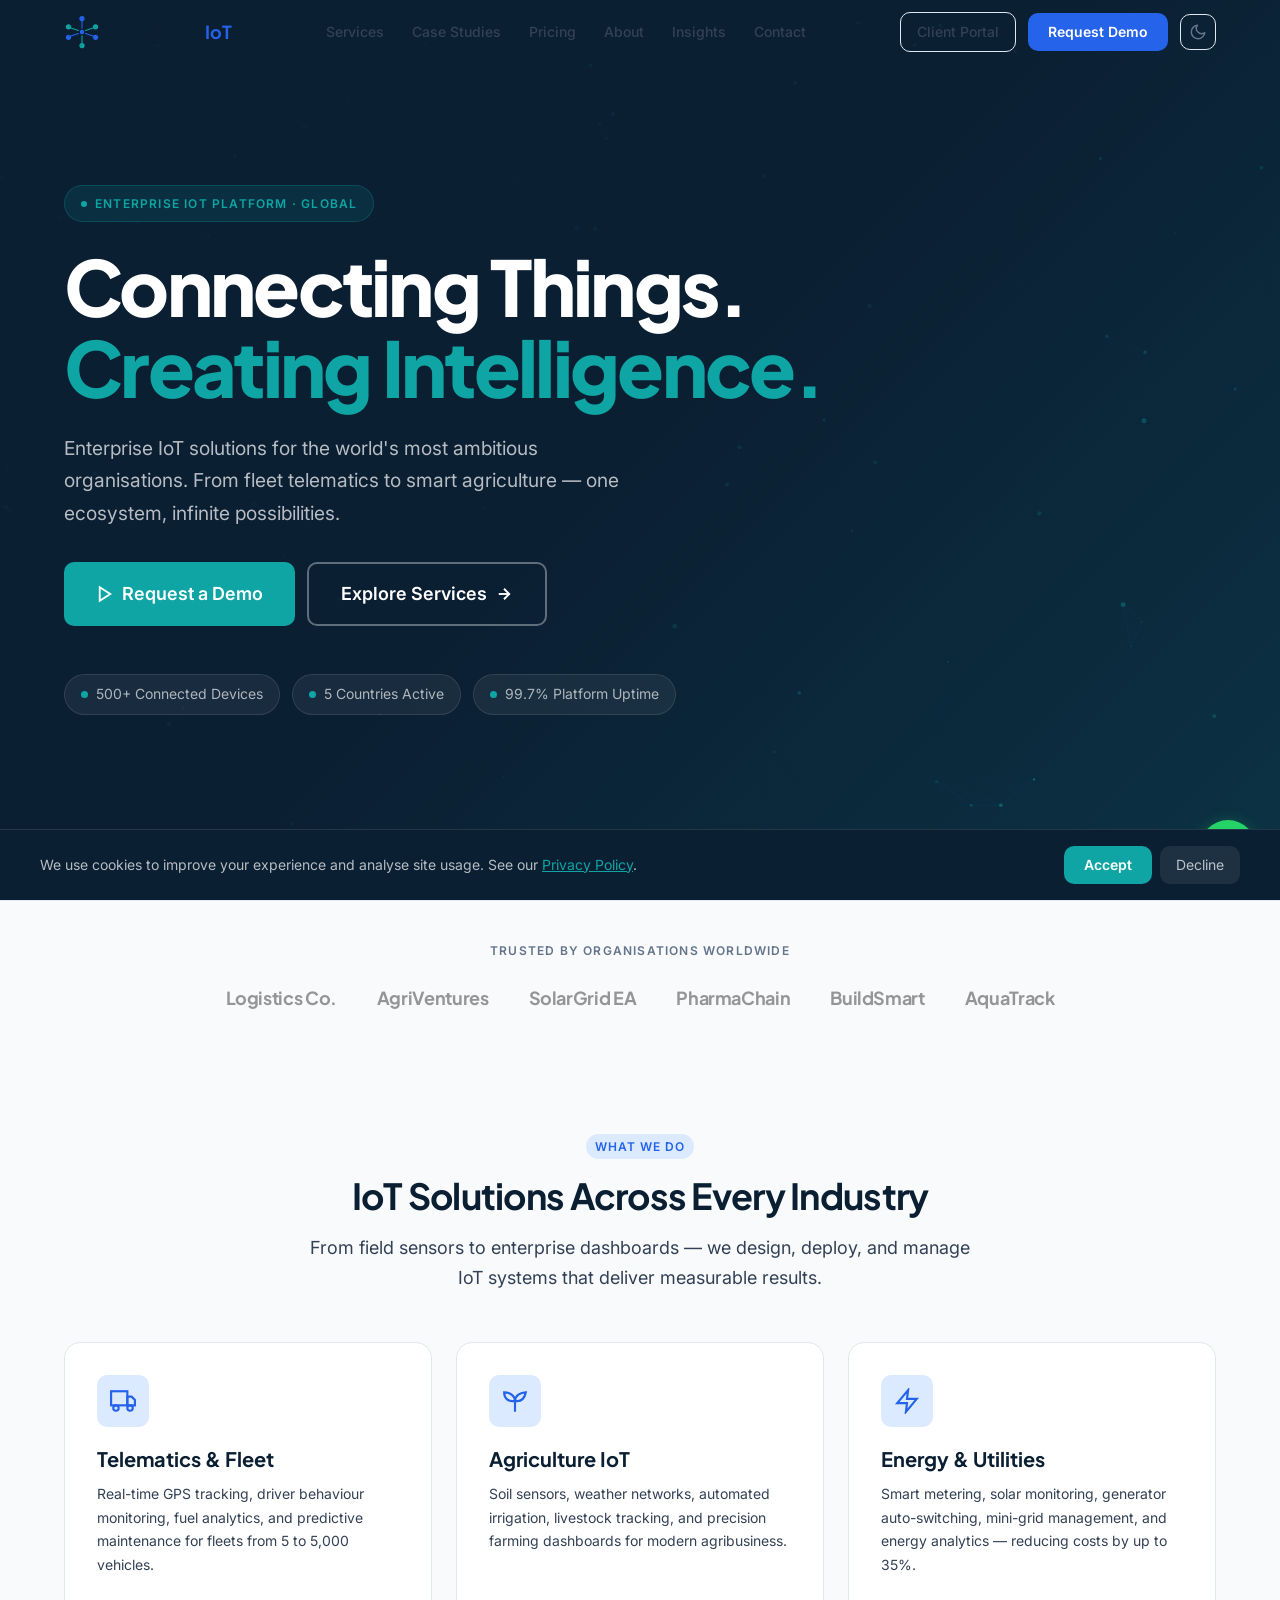
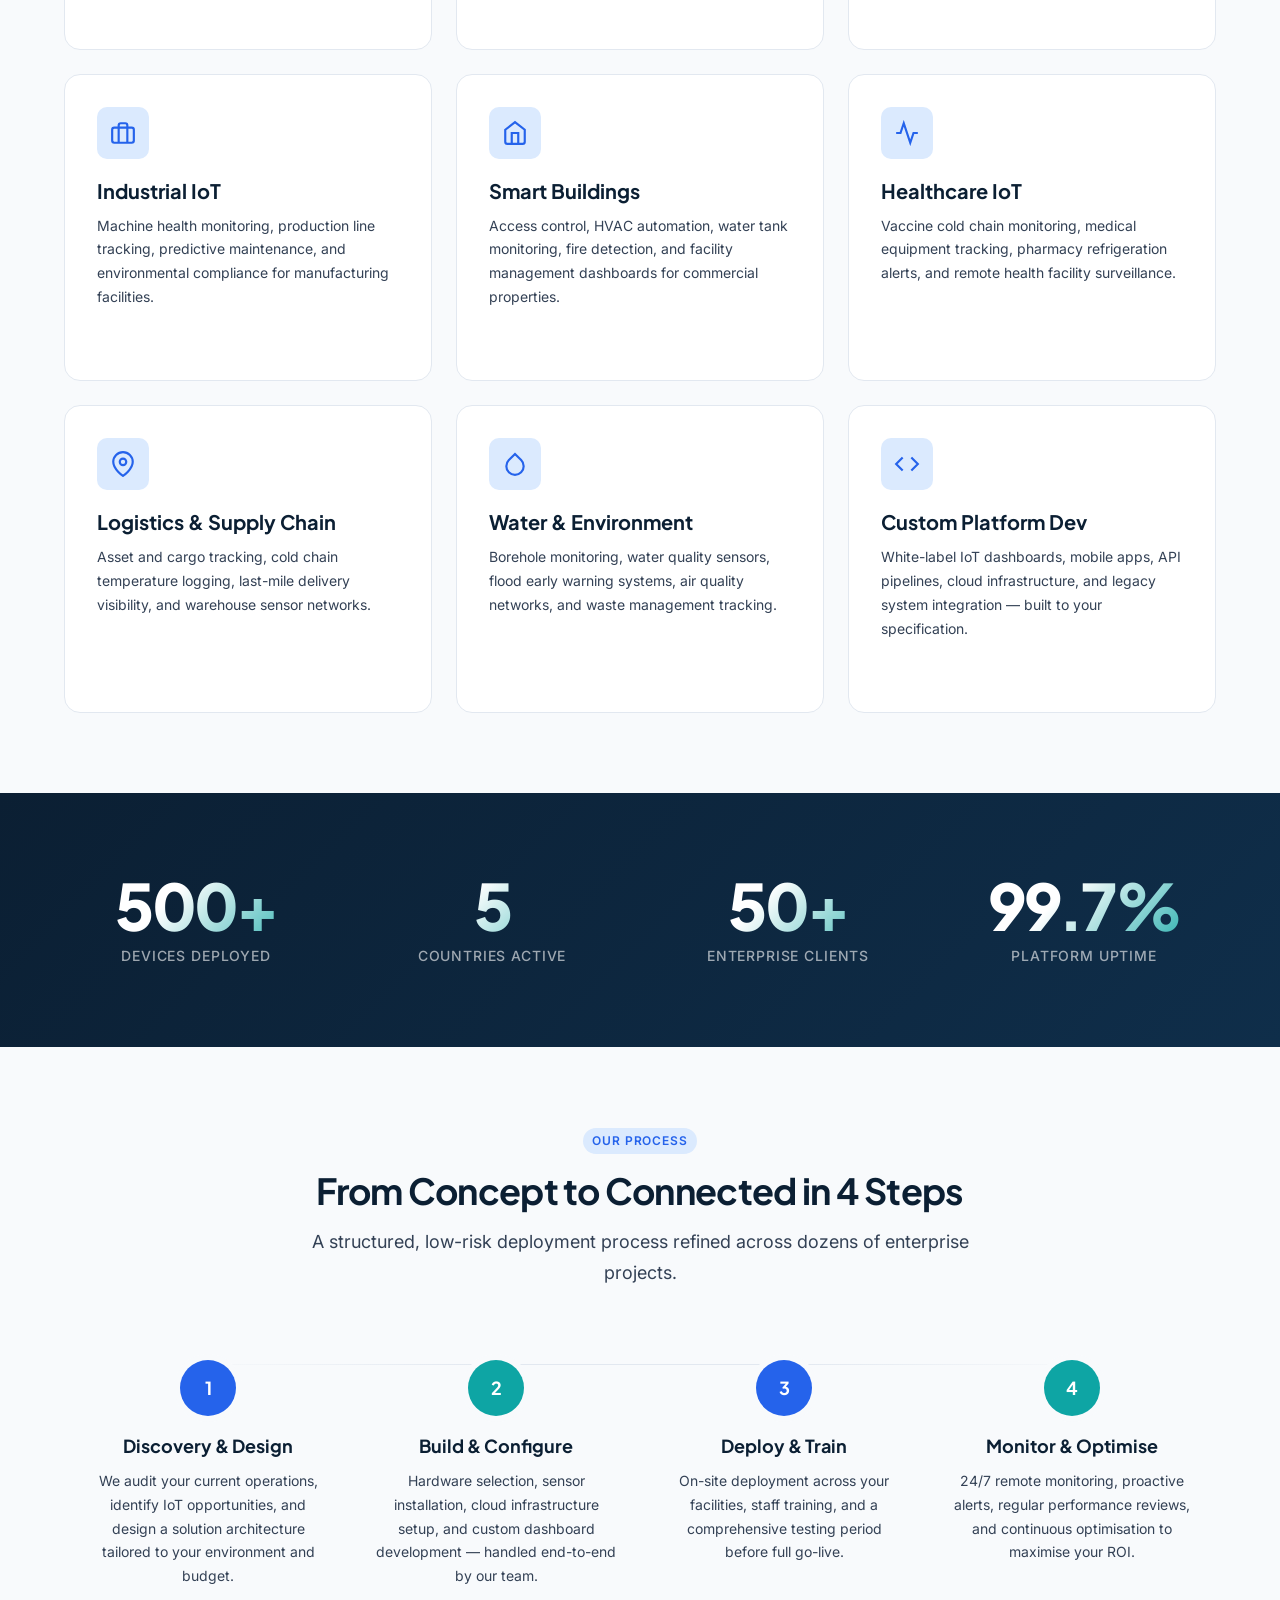
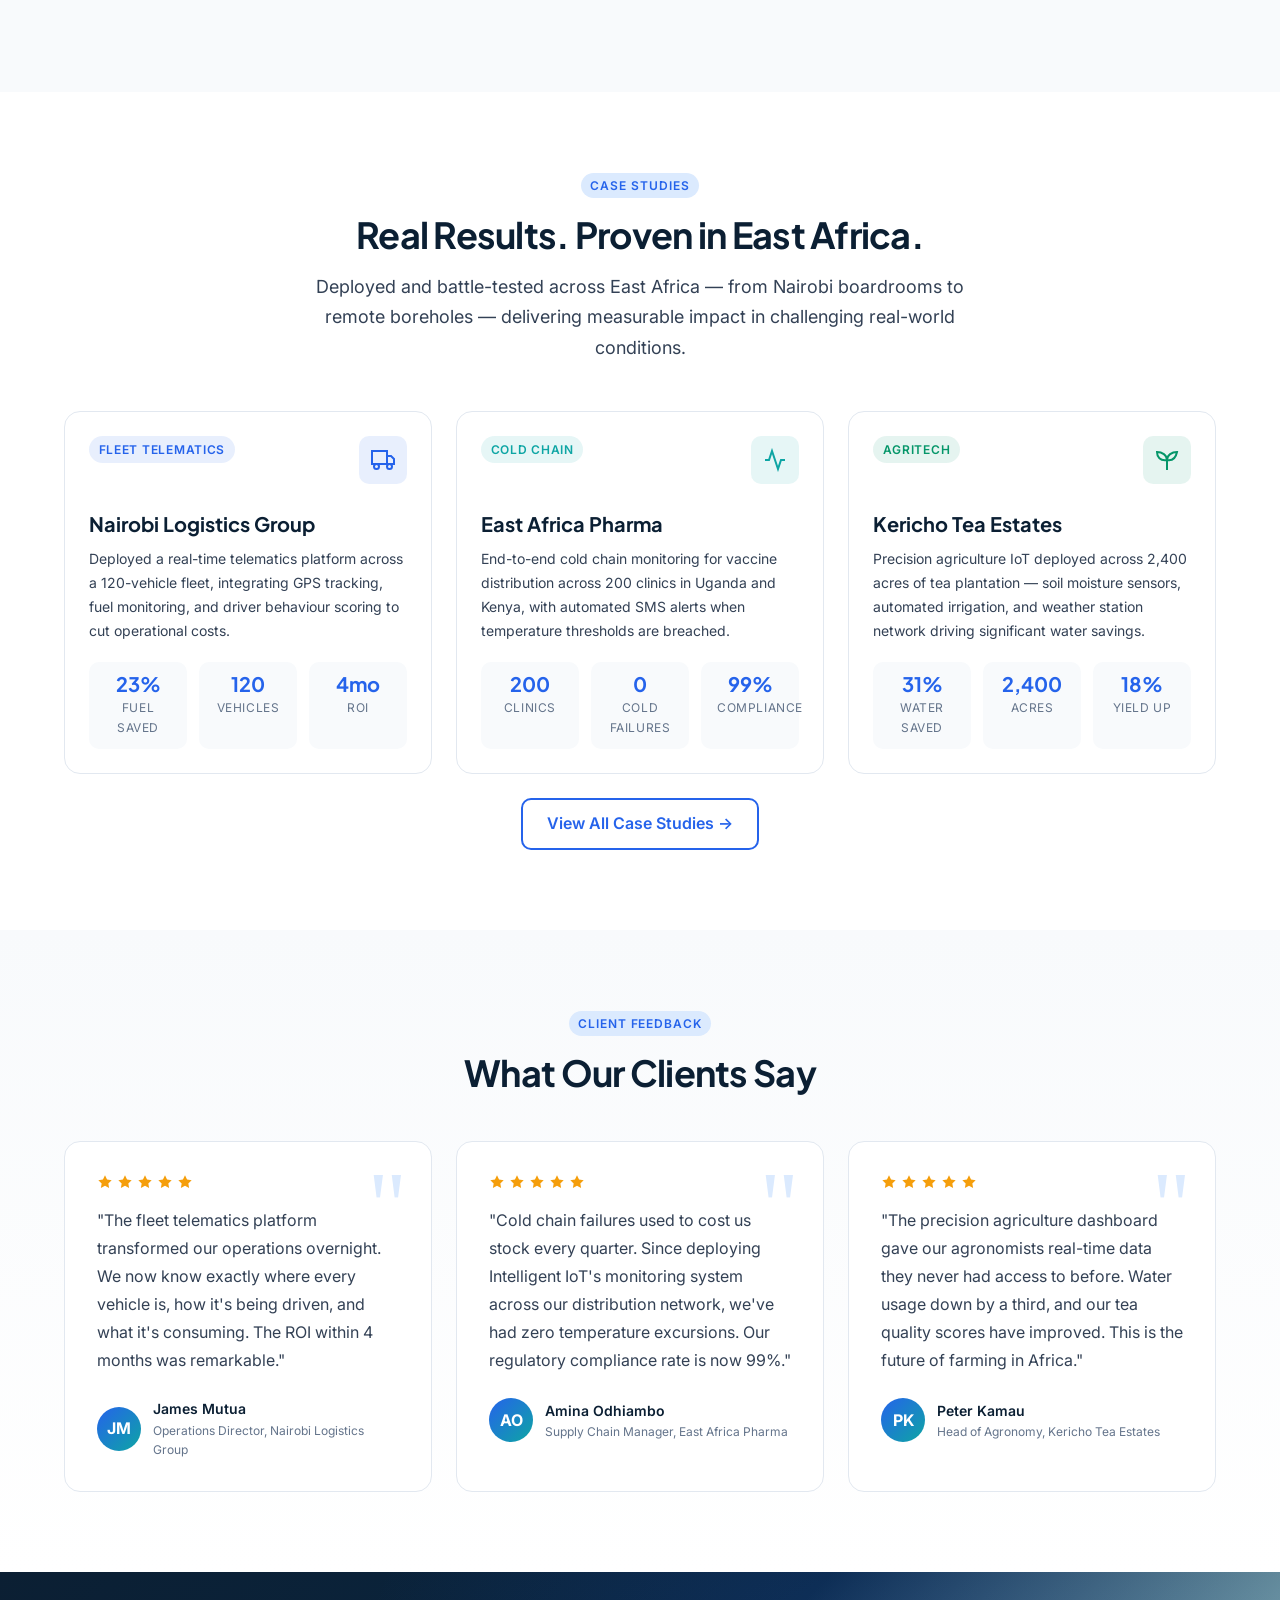
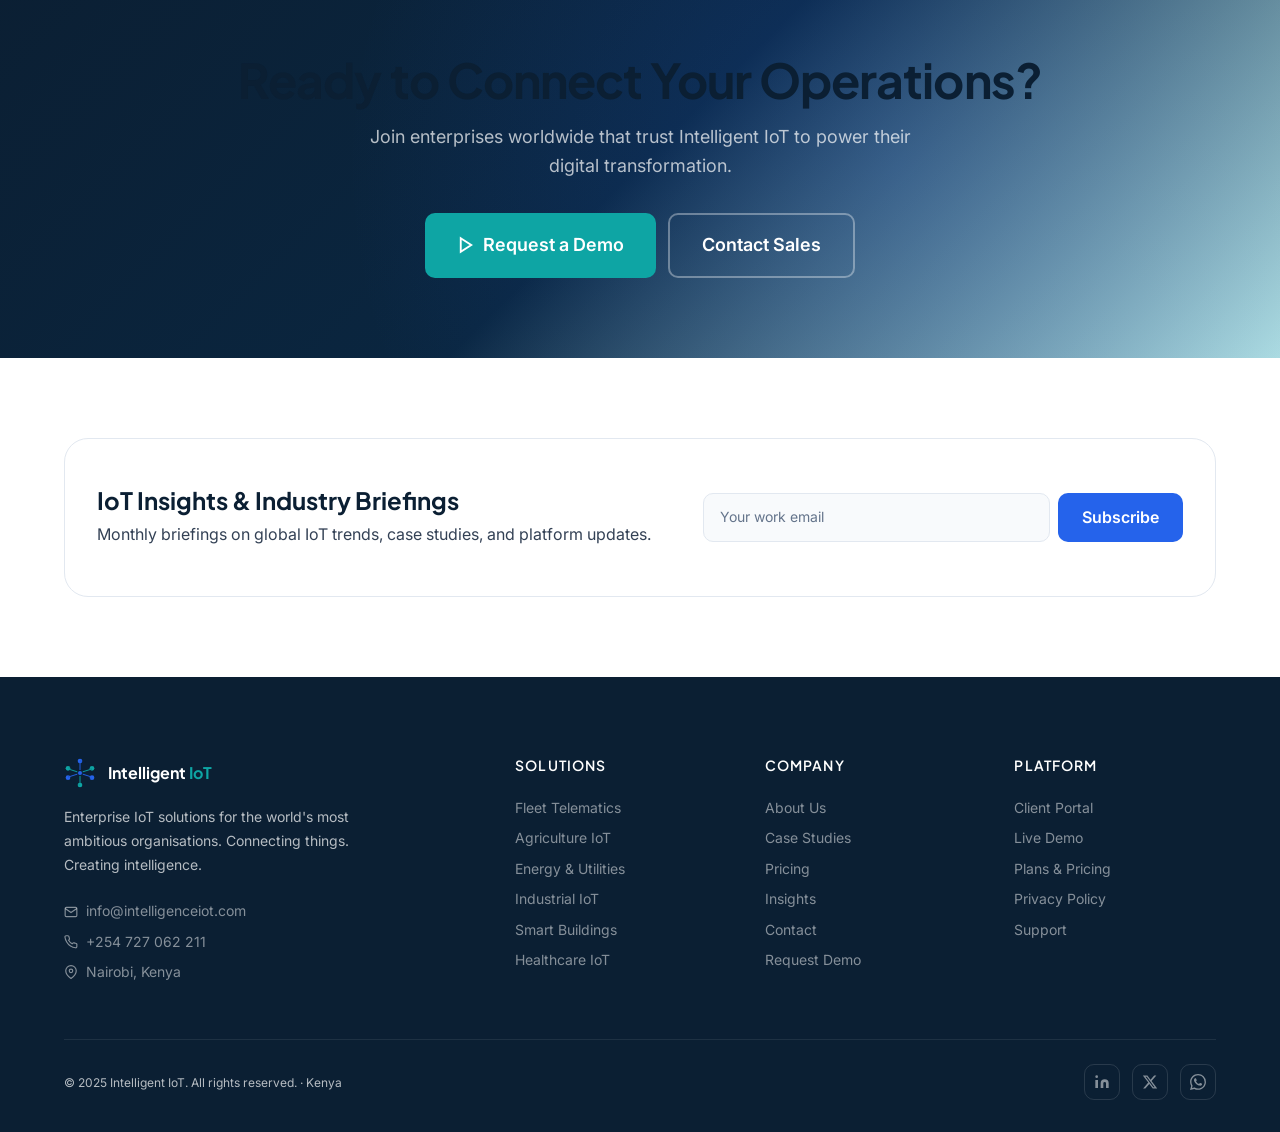
==== commit 95820e08: "Expand positioning from East Africa to global Update all marketing copy to position as a worldwide I" ====
--- a/index.html
+++ b/index.html
@@ -3,11 +3,11 @@
 <head>
   <meta charset="UTF-8">
   <meta name="viewport" content="width=device-width,initial-scale=1">
-  <title>Intelligent IoT — Enterprise IoT Solutions for East Africa</title>
-  <meta name="description" content="Intelligent IoT delivers enterprise-grade IoT solutions across East Africa — fleet telematics, smart agriculture, energy management, and custom automation platforms.">
-  <meta name="keywords" content="IoT East Africa, fleet telematics Kenya, smart agriculture IoT, industrial IoT, Nairobi IoT company">
+  <title>Intelligent IoT — Enterprise IoT Solutions Worldwide</title>
+  <meta name="description" content="Intelligent IoT delivers enterprise-grade IoT solutions globally — fleet telematics, smart agriculture, energy management, and custom automation platforms. Headquartered in Nairobi, Kenya.">
+  <meta name="keywords" content="enterprise IoT solutions, fleet telematics, smart agriculture IoT, industrial IoT, IoT platform, connected devices, Nairobi IoT company">
   <meta property="og:title" content="Intelligent IoT — Connecting Things. Creating Intelligence.">
-  <meta property="og:description" content="Enterprise IoT solutions built for Africa's most ambitious organisations.">
+  <meta property="og:description" content="Enterprise IoT solutions for the world's most ambitious organisations — fleet, agriculture, energy, industrial and more.">
   <meta property="og:type" content="website">
   <meta property="og:url" content="https://intelligenceiot.com">
   <meta name="twitter:card" content="summary_large_image">
@@ -20,7 +20,7 @@
   <!-- Google Analytics — replace GA_MEASUREMENT_ID -->
   <!-- <script async src="https://www.googletagmanager.com/gtag/js?id=GA_MEASUREMENT_ID"></script> -->
   <script type="application/ld+json">
-  {"@context":"https://schema.org","@type":"Organization","name":"Intelligent IoT","url":"https://intelligenceiot.com","email":"info@intelligenceiot.com","telephone":"+254727062211","address":{"@type":"PostalAddress","addressCountry":"KE"},"description":"Enterprise IoT solutions for East Africa"}
+  {"@context":"https://schema.org","@type":"Organization","name":"Intelligent IoT","url":"https://intelligenceiot.com","email":"info@intelligenceiot.com","telephone":"+254727062211","address":{"@type":"PostalAddress","addressCountry":"KE"},"description":"Enterprise IoT solutions for organisations worldwide"}
   </script>
 </head>
 <body>
@@ -73,14 +73,14 @@
     <div class="hero__content">
       <div class="hero__tag" aria-label="Company status">
         <span class="hero__tag-dot" aria-hidden="true"></span>
-        Enterprise IoT Platform · East Africa
+        Enterprise IoT Platform · Global
       </div>
       <h1 class="hero__title">
         Connecting Things.<br>
         <em>Creating Intelligence.</em>
       </h1>
       <p class="hero__sub">
-        Enterprise IoT solutions built for Africa's most ambitious organisations.
+        Enterprise IoT solutions for the world's most ambitious organisations.
         From fleet telematics to smart agriculture — one ecosystem, infinite possibilities.
       </p>
       <div class="hero__actions">
@@ -105,7 +105,7 @@
 <!-- ── PARTNERS ────────────────────────────────────────────────── -->
 <div class="partners">
   <div class="container">
-    <p class="partners__label">Trusted by organisations across East Africa</p>
+    <p class="partners__label">Trusted by organisations worldwide</p>
     <div class="partners__logos">
       <span class="partner-logo">Logistics Co.</span>
       <span class="partner-logo">AgriVentures</span>
@@ -273,8 +273,8 @@
   <div class="container">
     <div class="section-header reveal">
       <span class="tag">Case Studies</span>
-      <h2 class="h2" id="cases-heading">Real Results Across East Africa</h2>
-      <p>From Nairobi boardrooms to rural boreholes — our solutions are delivering measurable impact.</p>
+      <h2 class="h2" id="cases-heading">Real Results. Proven in East Africa.</h2>
+      <p>Deployed and battle-tested across East Africa — from Nairobi boardrooms to remote boreholes — delivering measurable impact in challenging real-world conditions.</p>
     </div>
     <div class="grid grid-3">
       <!-- Case 1 -->
@@ -405,7 +405,7 @@
 <section class="cta-band" aria-labelledby="cta-heading">
   <div class="container">
     <h2 id="cta-heading">Ready to Connect Your Operations?</h2>
-    <p>Join 50+ East African enterprises that trust Intelligent IoT to power their digital transformation.</p>
+    <p>Join enterprises worldwide that trust Intelligent IoT to power their digital transformation.</p>
     <div class="cta-band__actions">
       <a href="demo.html" class="btn btn--teal btn--lg" data-demo>
         <svg xmlns="http://www.w3.org/2000/svg" viewBox="0 0 24 24" fill="none" stroke="currentColor" stroke-width="2.5"><polygon points="5 3 19 12 5 21 5 3"/></svg>
@@ -421,8 +421,8 @@
   <div class="container">
     <div class="newsletter__inner reveal">
       <div class="newsletter__text">
-        <h3>IoT Insights for East Africa</h3>
-        <p>Monthly briefings on IoT trends, case studies, and platform updates.</p>
+        <h3>IoT Insights &amp; Industry Briefings</h3>
+        <p>Monthly briefings on global IoT trends, case studies, and platform updates.</p>
       </div>
       <form class="newsletter__form" aria-label="Newsletter signup">
         <input class="newsletter__input" type="email" placeholder="Your work email" required aria-label="Email address">
@@ -441,7 +441,7 @@
           <img src="assets/images/logo.svg" alt="" width="32" height="32" aria-hidden="true">
           <span class="footer__logo-text">Intelligent <span>IoT</span></span>
         </a>
-        <p class="footer__desc">Enterprise IoT solutions built for Africa's most ambitious organisations. Connecting things. Creating intelligence.</p>
+        <p class="footer__desc">Enterprise IoT solutions for the world's most ambitious organisations. Connecting things. Creating intelligence.</p>
         <div class="footer__contact">
           <a href="mailto:info@intelligenceiot.com">
             <svg xmlns="http://www.w3.org/2000/svg" viewBox="0 0 24 24" fill="none" stroke="currentColor" stroke-width="2"><path d="M4 4h16c1.1 0 2 .9 2 2v12c0 1.1-.9 2-2 2H4c-1.1 0-2-.9-2-2V6c0-1.1.9-2 2-2z"/><polyline points="22,6 12,13 2,6"/></svg>
